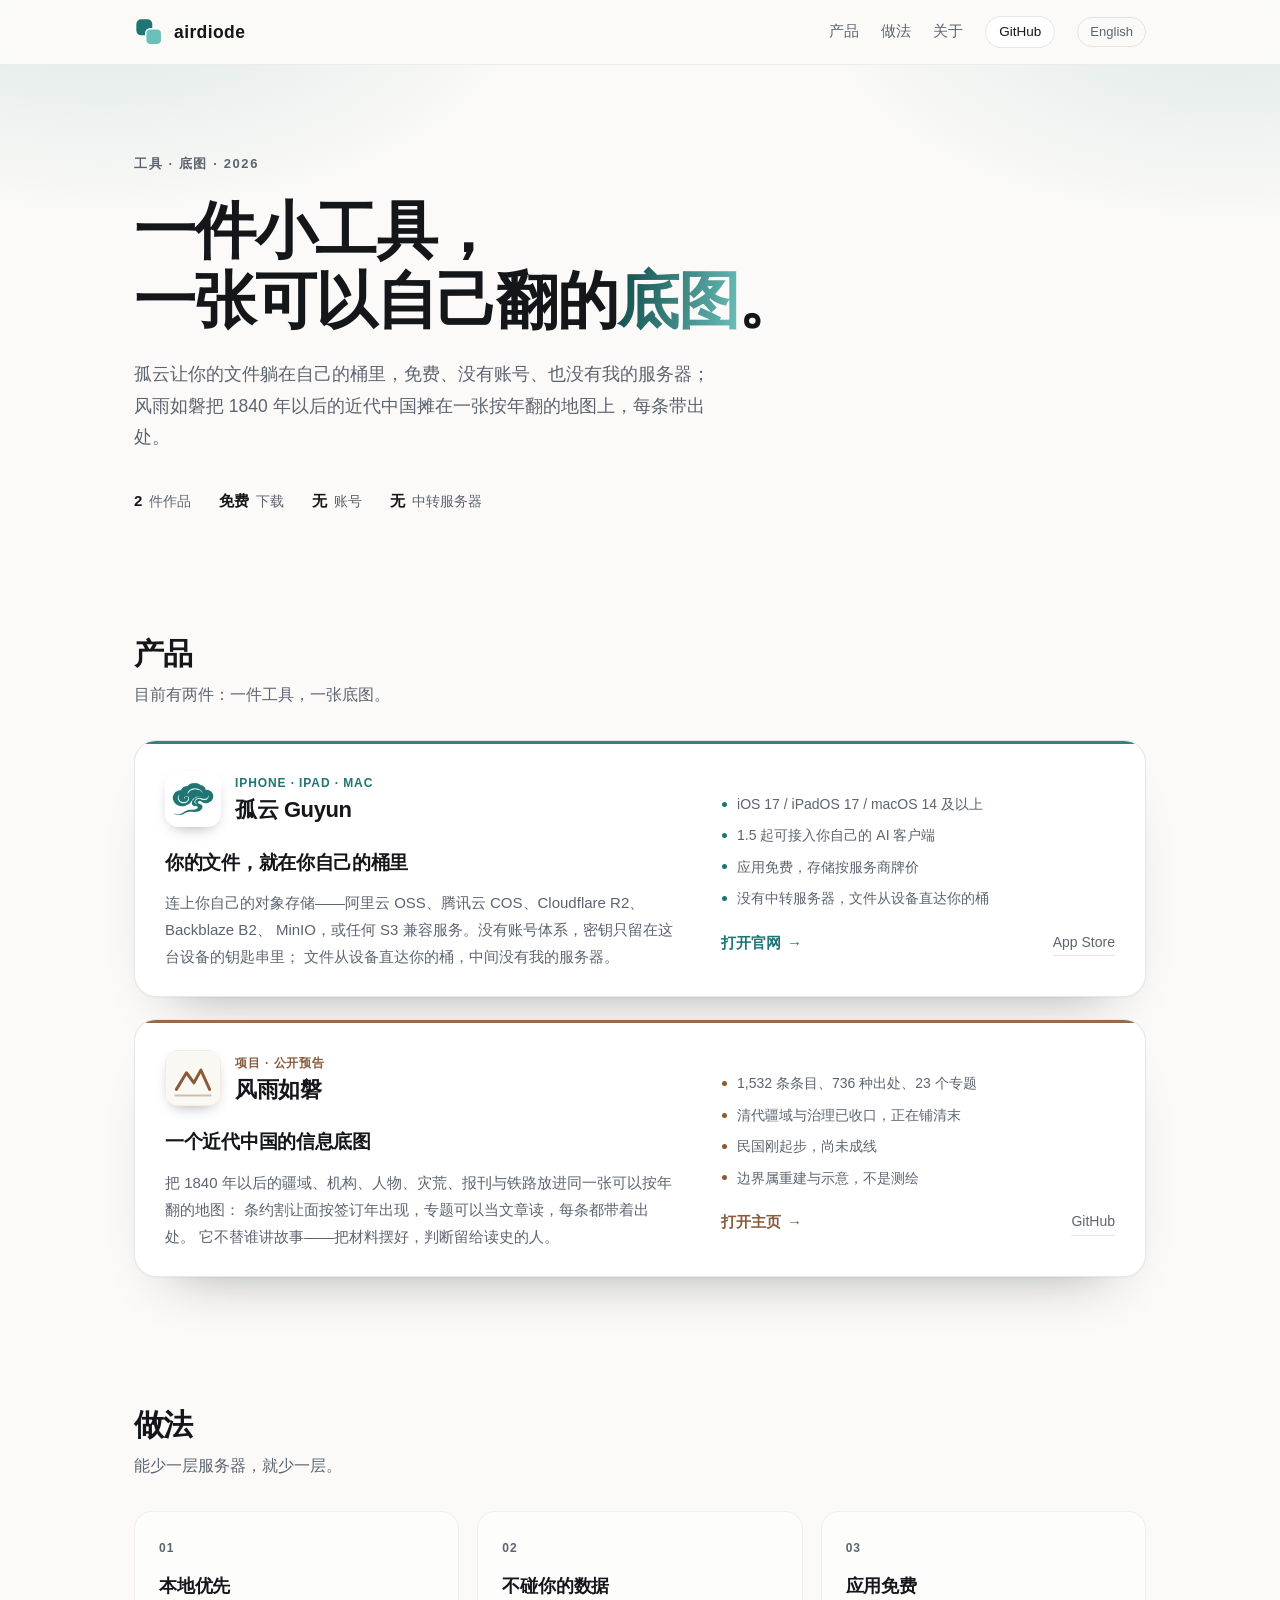
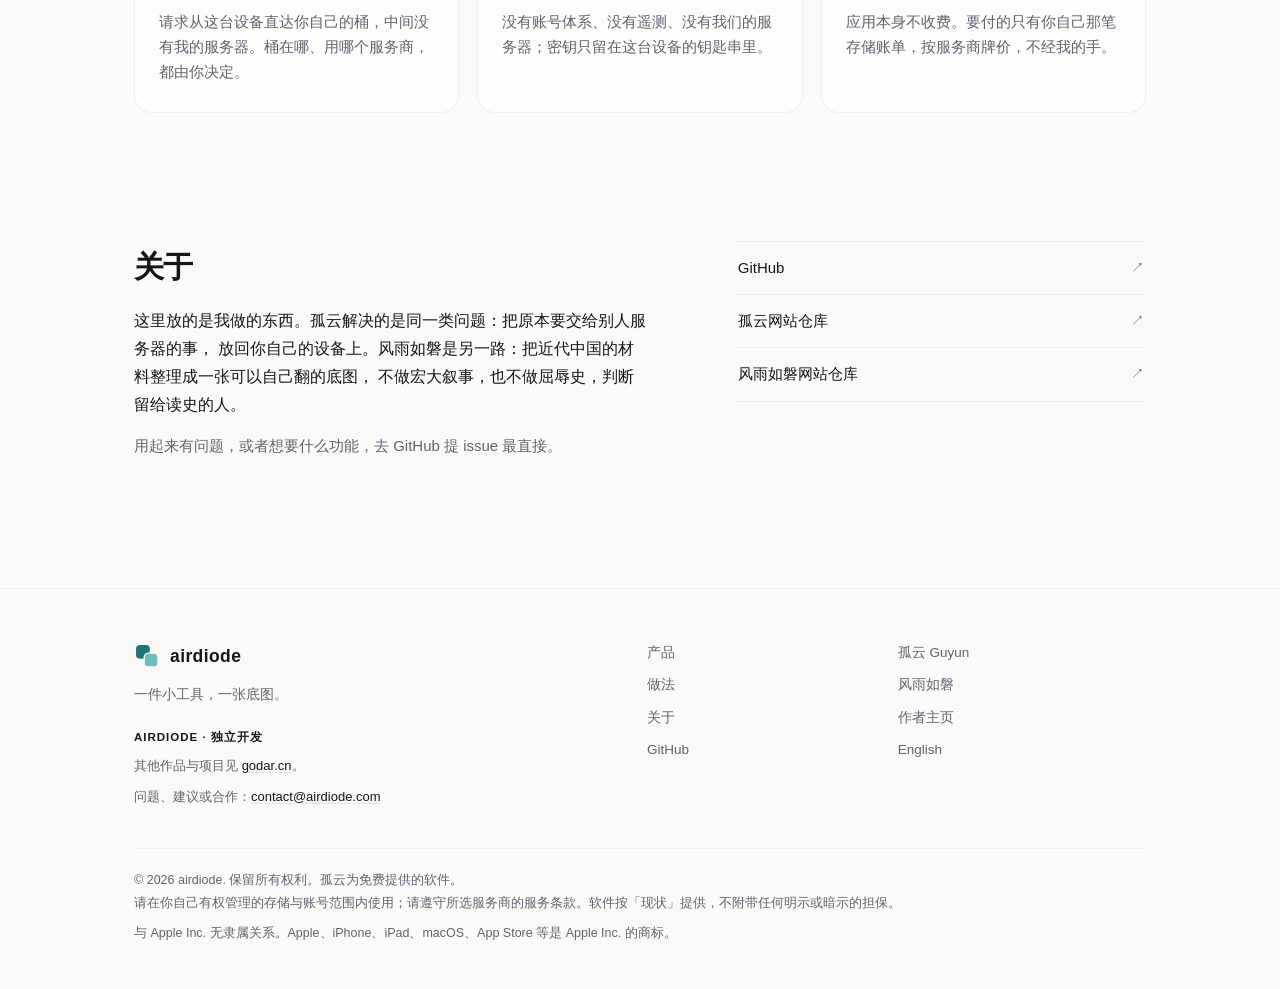
==== index.html @ 18c149af "copy: 风雨如磐标签页改为「一个近代中国的信息底图」" ====
<!DOCTYPE html>
<html lang="zh-CN">
<head>
<meta charset="utf-8">
<meta name="viewport" content="width=device-width, initial-scale=1">
<title>airdiode — 一件小工具，数据留在你手里</title>
<meta name="description" content="孤云 Guyun：把你的文件放回自己的对象存储。iPhone / iPad / Mac，应用免费，没有账号，也没有中转服务器。">
<meta name="theme-color" content="#fbfaf8" media="(prefers-color-scheme: light)">
<meta name="theme-color" content="#0f1113" media="(prefers-color-scheme: dark)">
<link rel="icon" type="image/svg+xml" href="assets/mark.svg">
<link rel="apple-touch-icon" href="assets/mark.svg">
<link rel="stylesheet" href="styles.css">
<meta property="og:type" content="website">
<meta property="og:site_name" content="airdiode">
<meta property="og:title" content="airdiode — 一件小工具，数据留在你手里">
<meta property="og:description" content="孤云 Guyun：把你的文件放回自己的对象存储。应用免费，没有账号，也没有中转服务器。">
<meta property="og:url" content="https://airdiode.github.io/">
<meta property="og:image" content="https://airdiode.github.io/assets/og.png">
<meta property="og:locale" content="zh_CN">
<meta property="og:locale:alternate" content="en_US">
<meta name="twitter:card" content="summary_large_image">
<meta name="twitter:image" content="https://airdiode.github.io/assets/og.png">
<link rel="alternate" hreflang="zh-Hans" href="https://airdiode.github.io/">
<link rel="alternate" hreflang="en" href="https://airdiode.github.io/en/">
<link rel="alternate" hreflang="x-default" href="https://airdiode.github.io/">
</head>
<body>

<a class="skip" href="#main">跳到主要内容</a>

<header class="site-header">
  <div class="wrap">
    <a class="brand" href="./">
      <img src="assets/mark.svg" alt="" width="30" height="30">
      <span>airdiode</span>
    </a>
    <nav>
      <a href="#products">产品</a>
      <a href="#how">做法</a>
      <a href="#about">关于</a>
      <a class="gh" href="https://github.com/airdiode">GitHub</a>
      <a class="lang" href="en/" hreflang="en" lang="en">English</a>
    </nav>
  </div>
</header>

<main id="main">

  <!-- ============ HERO ============ -->
  <section class="hero">
    <div class="wrap">
      <p class="eyebrow">工具 · 底图 · 2026</p>
      <h1>一件小工具，<br>一张可以自己翻的<em>底图</em>。</h1>
      <p class="lede">
        孤云让你的文件躺在自己的桶里，免费、没有账号、也没有我的服务器；
        风雨如磐把 1840 年以后的近代中国摊在一张按年翻的地图上，每条带出处。
      </p>
      <ul class="stats">
        <li><b>2</b> 件作品</li>
        <li><b>免费</b> 下载</li>
        <li><b>无</b> 账号</li>
        <li><b>无</b> 中转服务器</li>
      </ul>
    </div>
  </section>

  <!-- ============ PRODUCTS ============ -->
  <section id="products" class="section">
    <div class="wrap">
      <div class="section-head">
        <h2>产品</h2>
        <p>目前有两件：一件工具，一张底图。</p>
      </div>

      <div class="cards">

        <article class="card card-guyun card-wide">
          <div class="arch-main">
            <div class="card-top">
              <img class="app-icon" src="assets/guyun-icon.png" alt="孤云 Guyun 应用图标" width="56" height="56">
              <div>
                <p class="kicker">iPhone · iPad · Mac</p>
                <h3>孤云 Guyun</h3>
              </div>
            </div>
            <p class="tagline">你的文件，就在你自己的桶里</p>
            <p class="desc">
              连上你自己的对象存储——阿里云 OSS、腾讯云 COS、Cloudflare R2、Backblaze B2、
              MinIO，或任何 S3 兼容服务。没有账号体系，密钥只留在这台设备的钥匙串里；
              文件从设备直达你的桶，中间没有我的服务器。
            </p>
          </div>
          <div class="arch-side">
            <ul class="facts">
              <li>iOS 17 / iPadOS 17 / macOS 14 及以上</li>
              <li>1.5 起可接入你自己的 AI 客户端</li>
              <li>应用免费，存储按服务商牌价</li>
              <li>没有中转服务器，文件从设备直达你的桶</li>
            </ul>
            <div class="card-actions">
              <a class="go" href="https://airdiode.github.io/Guyun/">打开官网 <span aria-hidden="true">→</span></a>
              <a class="alt" href="https://apps.apple.com/cn/app/id6809848348">App Store</a>
            </div>
          </div>
        </article>

        <article class="card card-fengyu card-wide">
          <div class="arch-main">
            <div class="card-top">
              <img class="app-icon" src="assets/fengyu-mark.svg" alt="风雨如磐标记" width="56" height="56">
              <div>
                <p class="kicker">项目 · 公开预告</p>
                <h3>风雨如磐</h3>
              </div>
            </div>
            <p class="tagline">一个近代中国的信息底图</p>
            <p class="desc">
              把 1840 年以后的疆域、机构、人物、灾荒、报刊与铁路放进同一张可以按年翻的地图：
              条约割让面按签订年出现，专题可以当文章读，每条都带着出处。
              它不替谁讲故事——把材料摆好，判断留给读史的人。
            </p>
          </div>
          <div class="arch-side">
            <ul class="facts">
              <li>1,532 条条目、736 种出处、23 个专题</li>
              <li>清代疆域与治理已收口，正在铺清末</li>
              <li>民国刚起步，尚未成线</li>
              <li>边界属重建与示意，不是测绘</li>
            </ul>
            <div class="card-actions">
              <a class="go" href="https://airdiode.github.io/Fengyu/">打开主页 <span aria-hidden="true">→</span></a>
              <a class="alt" href="https://github.com/airdiode/Fengyu">GitHub</a>
            </div>
          </div>
        </article>

      </div>
    </div>
  </section>

  <!-- ============ HOW ============ -->
  <section id="how" class="section">
    <div class="wrap">
      <div class="section-head">
        <h2>做法</h2>
        <p>能少一层服务器，就少一层。</p>
      </div>

      <ol class="principles">
        <li>
          <span class="num">01</span>
          <h3>本地优先</h3>
          <p>请求从这台设备直达你自己的桶，中间没有我的服务器。桶在哪、用哪个服务商，都由你决定。</p>
        </li>
        <li>
          <span class="num">02</span>
          <h3>不碰你的数据</h3>
          <p>没有账号体系、没有遥测、没有我们的服务器；密钥只留在这台设备的钥匙串里。</p>
        </li>
        <li>
          <span class="num">03</span>
          <h3>应用免费</h3>
          <p>应用本身不收费。要付的只有你自己那笔存储账单，按服务商牌价，不经我的手。</p>
        </li>
      </ol>
    </div>
  </section>

  <!-- ============ ABOUT ============ -->
  <section id="about" class="section about">
    <div class="wrap about-grid">
      <div>
        <h2>关于</h2>
        <p>
          这里放的是我做的东西。孤云解决的是同一类问题：把原本要交给别人服务器的事，
          放回你自己的设备上。风雨如磐是另一路：把近代中国的材料整理成一张可以自己翻的底图，
          不做宏大叙事，也不做屈辱史，判断留给读史的人。
        </p>
        <p class="muted">
          用起来有问题，或者想要什么功能，去 GitHub 提 issue 最直接。
        </p>
      </div>
      <ul class="links">
        <li><a href="https://github.com/airdiode"><span>GitHub</span><span class="arrow" aria-hidden="true">↗</span></a></li>
        <li><a href="https://github.com/airdiode/Guyun"><span>孤云网站仓库</span><span class="arrow" aria-hidden="true">↗</span></a></li>
        <li><a href="https://github.com/airdiode/Fengyu"><span>风雨如磐网站仓库</span><span class="arrow" aria-hidden="true">↗</span></a></li>
      </ul>
    </div>
  </section>

</main>

<footer class="site-footer">
  <div class="wrap">
    <div class="footer-grid">
      <div class="foot-brand">
        <div class="brand">
          <img src="assets/mark.svg" alt="">
          <span>airdiode</span>
        </div>
        <p class="foot-tagline">一件小工具，一张底图。</p>

        <div class="foot-about">
          <p class="foot-about-lead">AIRDIODE · 独立开发</p>
          <p>其他作品与项目见 <a href="https://www.godar.cn" target="_blank" rel="noopener">godar.cn</a>。</p>
          <p>问题、建议或合作：<a href="mailto:contact@airdiode.com">contact@airdiode.com</a></p>
        </div>
      </div>

      <nav aria-label="本站">
        <a href="#products">产品</a>
        <a href="#how">做法</a>
        <a href="#about">关于</a>
        <a href="https://github.com/airdiode">GitHub</a>
      </nav>

      <nav aria-label="相关链接">
        <a href="https://airdiode.github.io/Guyun/">孤云 Guyun</a>
        <a href="https://airdiode.github.io/Fengyu/">风雨如磐</a>
        <a href="https://www.godar.cn" target="_blank" rel="noopener">作者主页</a>
        <a href="en/" hreflang="en" lang="en">English</a>
      </nav>
    </div>

    <p class="legal">
      © <span id="year">2026</span> airdiode. 保留所有权利。孤云为免费提供的软件。<br>
      请在你自己有权管理的存储与账号范围内使用；请遵守所选服务商的服务条款。软件按「现状」提供，不附带任何明示或暗示的担保。
    </p>
    <p class="legal trademark">与 Apple Inc. 无隶属关系。Apple、iPhone、iPad、macOS、App Store 等是 Apple Inc. 的商标。</p>
  </div>
</footer>

<script type="application/ld+json">
{
  "@context": "https://schema.org",
  "@type": "SoftwareApplication",
  "name": "孤云 Guyun",
  "applicationCategory": "UtilitiesApplication",
  "operatingSystem": "iOS, iPadOS, macOS",
  "description": "连接你自己 S3 兼容对象存储的文件管理器。",
  "url": "https://airdiode.github.io/Guyun/",
  "offers": {"@type": "Offer", "price": "0", "priceCurrency": "CNY"}
}
</script>

<script>
document.getElementById("year").textContent = new Date().getFullYear();
</script>

</body>
</html>
---- styles.css ----
/* airdiode · 总主页
   配色取自孤云的青绿 #1f7573：页面保持中性，品牌色只出现在卡片与强调处。 */

:root {
  --bg: #fbfaf8;
  --card: #ffffff;
  --ink: #14161a;
  --muted: #5d6470;
  --line: rgba(20, 22, 26, 0.10);
  --line-soft: rgba(20, 22, 26, 0.06);

  --guyun: #1f7573;
  --guyun-deep: #0d4a48;
  --guyun-light: #6bbfba;
  --guyun-soft: #eaf3f1;

  --radius: 22px;
  --wrap: 1060px;
  --shadow: 0 1px 2px rgba(20, 22, 26, 0.04), 0 30px 60px -40px rgba(20, 22, 26, 0.45);
  --shadow-lift: 0 2px 4px rgba(20, 22, 26, 0.05), 0 34px 64px -36px rgba(20, 22, 26, 0.5);

  --font: -apple-system, BlinkMacSystemFont, "SF Pro SC", "PingFang SC",
    "Hiragino Sans GB", "Microsoft YaHei", "Helvetica Neue", sans-serif;
}

@media (prefers-color-scheme: dark) {
  :root {
    --bg: #0f1113;
    --card: #16191c;
    --ink: #edf0f3;
    --muted: #9aa3ae;
    --line: rgba(255, 255, 255, 0.11);
    --line-soft: rgba(255, 255, 255, 0.06);

    --guyun: #58b8b2;
    --guyun-deep: #2a7f7a;
    --guyun-light: #9fe0dc;
    --guyun-soft: #142c2a;

    --shadow: 0 1px 2px rgba(0, 0, 0, 0.5), 0 30px 60px -40px rgba(0, 0, 0, 0.9);
    --shadow-lift: 0 2px 4px rgba(0, 0, 0, 0.55), 0 34px 64px -36px rgba(0, 0, 0, 0.95);
  }
}

* { box-sizing: border-box; }

html {
  scroll-behavior: smooth;
  scroll-padding-top: 84px;
}

body {
  margin: 0;
  background: var(--bg);
  color: var(--ink);
  font-family: var(--font);
  font-size: 16px;
  line-height: 1.75;
  -webkit-font-smoothing: antialiased;
  text-rendering: optimizeLegibility;
}

img { max-width: 100%; height: auto; }
a { color: inherit; text-decoration: none; }
p { margin: 0; }

code {
  font-family: ui-monospace, SFMono-Regular, "SF Mono", Menlo, monospace;
  font-size: 0.88em;
  background: var(--line-soft);
  padding: 0.1em 0.4em;
  border-radius: 5px;
  white-space: nowrap;
}

.wrap { max-width: var(--wrap); margin: 0 auto; padding: 0 24px; }

.skip {
  position: absolute; left: -9999px; top: 0; z-index: 100;
  background: var(--ink); color: var(--bg);
  padding: 10px 16px; border-radius: 0 0 10px 0;
}
.skip:focus { left: 0; }

:focus-visible {
  outline: 2px solid var(--guyun);
  outline-offset: 3px;
  border-radius: 8px;
}

/* ---------- header ---------- */

.site-header {
  position: sticky; top: 0; z-index: 60;
  background: var(--bg);
  background: color-mix(in srgb, var(--bg) 80%, transparent);
  backdrop-filter: saturate(180%) blur(16px);
  -webkit-backdrop-filter: saturate(180%) blur(16px);
  border-bottom: 1px solid var(--line-soft);
}

.site-header .wrap {
  display: flex; align-items: center; gap: 12px; height: 64px;
}

.brand {
  display: flex; align-items: center; gap: 10px;
  font-weight: 700; font-size: 17.5px; letter-spacing: 0.4px;
}
.brand img { width: 30px; height: 30px; display: block; }

.site-header nav {
  margin-left: auto;
  display: flex; align-items: center; gap: 22px;
  font-size: 14.5px; color: var(--muted);
}
.site-header nav a { transition: color 0.15s ease; }
.site-header nav a:hover { color: var(--ink); }
.site-header nav .gh {
  color: var(--ink);
  border: 1px solid var(--line);
  border-radius: 999px;
  padding: 3px 13px;
  font-size: 13.5px;
  background: var(--card);
}
.site-header nav .gh:hover { border-color: color-mix(in srgb, var(--ink) 30%, transparent); }
.site-header nav .lang {
  color: var(--muted);
  border: 1px solid var(--line);
  border-radius: 999px;
  padding: 3px 12px;
  font-size: 13px;
  background: transparent;
}
.site-header nav .lang:hover { color: var(--ink); }

/* ---------- hero ---------- */

.hero {
  padding: 88px 0 56px;
  background:
    radial-gradient(720px 380px at 8% -16%, color-mix(in srgb, var(--guyun) 14%, transparent), transparent 62%),
    radial-gradient(680px 360px at 96% -12%, color-mix(in srgb, var(--guyun) 13%, transparent), transparent 62%);
}

.eyebrow {
  margin: 0 0 20px;
  font-size: 13px;
  letter-spacing: 1.6px;
  text-transform: uppercase;
  color: var(--muted);
  font-weight: 600;
}

.hero h1 {
  margin: 0 0 22px;
  font-size: clamp(34px, 5.8vw, 62px);
  line-height: 1.14;
  letter-spacing: -1.6px;
  font-weight: 800;
}

.hero h1 em {
  font-style: normal;
  background: linear-gradient(100deg, var(--guyun-deep), var(--guyun-light));
  -webkit-background-clip: text;
  background-clip: text;
  color: transparent;
}

.hero .lede {
  max-width: 34em;
  font-size: 17.5px;
  color: var(--muted);
  line-height: 1.8;
}

.stats {
  list-style: none;
  display: flex; flex-wrap: wrap;
  gap: 10px 28px;
  margin: 34px 0 0;
  padding: 0;
  font-size: 14px;
  color: var(--muted);
}
.stats li { display: flex; align-items: baseline; gap: 7px; }
.stats b { color: var(--ink); font-size: 15px; font-weight: 700; }

/* ---------- sections ---------- */

.section { padding: 64px 0; }

.section-head { margin-bottom: 32px; }
.section-head h2 {
  margin: 0 0 8px;
  font-size: clamp(24px, 3vw, 30px);
  letter-spacing: -0.6px;
  line-height: 1.3;
}
.section-head p { color: var(--muted); font-size: 15.5px; }

/* ---------- product cards ---------- */

.cards {
  display: grid;
  grid-template-columns: repeat(2, minmax(0, 1fr));
  gap: 22px;
}

.card {
  position: relative;
  display: flex;
  flex-direction: column;
  padding: 30px 30px 26px;
  background: var(--card);
  border: 1px solid var(--line);
  border-radius: var(--radius);
  box-shadow: var(--shadow);
  overflow: hidden;
  transition: transform 0.18s ease, box-shadow 0.18s ease, border-color 0.18s ease;
}

.card::before {
  content: "";
  position: absolute; inset: 0 0 auto;
  height: 3px;
  background: var(--accent);
  opacity: 0.9;
}

.card:hover {
  transform: translateY(-3px);
  box-shadow: var(--shadow-lift);
  border-color: color-mix(in srgb, var(--accent) 40%, transparent);
}

.card-guyun { --accent: var(--guyun); --accent-soft: var(--guyun-soft); }
.card-fengyu { --accent: #8a5a3b; --accent-soft: #f3ece4; }
/* 只有一件产品时，卡片整行铺开：左边叙事、右边事实与入口 */
.card-wide {
  grid-column: 1 / -1;
  display: grid;
  grid-template-columns: minmax(0, 1.3fr) minmax(0, 1fr);
  gap: 22px 44px;
  align-items: start;
}
.card-wide .desc { max-width: 44em; }
.arch-side { display: flex; flex-direction: column; gap: 20px; }
.arch-side .card-actions { margin-top: 0; padding-top: 0; }

.card-top {
  display: flex; align-items: center; gap: 14px;
  margin-bottom: 22px;
}

.app-icon {
  width: 56px; height: 56px;
  border-radius: 14px;
  display: block;
  box-shadow: 0 6px 16px -8px rgba(0, 0, 0, 0.45);
  flex: none;
}

.kicker {
  margin: 0 0 2px;
  font-size: 12px;
  letter-spacing: 0.9px;
  text-transform: uppercase;
  color: var(--accent);
  font-weight: 700;
}

.card h3 {
  margin: 0;
  font-size: 22px;
  letter-spacing: -0.4px;
  line-height: 1.3;
}

.tagline {
  font-size: 19px;
  font-weight: 600;
  letter-spacing: -0.3px;
  line-height: 1.5;
  margin-bottom: 12px;
}

.desc {
  color: var(--muted);
  font-size: 15px;
  line-height: 1.8;
}

.facts {
  list-style: none;
  margin: 22px 0 0;
  padding: 0;
  display: grid;
  gap: 9px;
  font-size: 14px;
  color: var(--muted);
}

.facts li {
  position: relative;
  padding-left: 16px;
  line-height: 1.6;
}
.facts li::before {
  content: "";
  position: absolute; left: 1px; top: 0.62em;
  width: 5px; height: 5px;
  border-radius: 50%;
  background: var(--accent);
}

.card-actions {
  display: flex; align-items: center; gap: 16px;
  margin-top: auto;
  padding-top: 26px;
  font-size: 15px;
  font-weight: 600;
}

.go { color: var(--accent); display: inline-flex; align-items: center; gap: 6px; }
.go span { transition: transform 0.18s ease; }
.card:hover .go span { transform: translateX(4px); }

/* 让整张卡片可点，同时不嵌套 <a> */
.go::after { content: ""; position: absolute; inset: 0; }

.alt {
  position: relative; z-index: 1;
  margin-left: auto;
  font-size: 14px;
  font-weight: 500;
  color: var(--muted);
  border-bottom: 1px solid var(--line);
  padding-bottom: 1px;
}
.alt:hover { color: var(--ink); border-color: color-mix(in srgb, var(--ink) 40%, transparent); }

/* ---------- principles ---------- */

.principles {
  list-style: none;
  margin: 0; padding: 0;
  display: grid;
  grid-template-columns: repeat(auto-fit, minmax(260px, 1fr));
  gap: 18px;
  counter-reset: p;
}

.principles li {
  position: relative;
  padding: 26px 24px;
  border: 1px solid var(--line-soft);
  border-radius: 18px;
  background: var(--card);
  background: color-mix(in srgb, var(--card) 60%, transparent);
}

.num {
  display: block;
  font-size: 12px;
  font-weight: 700;
  letter-spacing: 1px;
  color: var(--muted);
  margin-bottom: 12px;
  font-variant-numeric: tabular-nums;
}

.principles h3 {
  margin: 0 0 8px;
  font-size: 17.5px;
  letter-spacing: -0.2px;
}

.principles p {
  font-size: 14.5px;
  color: var(--muted);
  line-height: 1.75;
}

/* ---------- about ---------- */

.about-grid {
  display: grid;
  grid-template-columns: 1.35fr 1fr;
  gap: 48px;
  align-items: start;
}

.about h2 {
  margin: 0 0 14px;
  font-size: clamp(24px, 3vw, 30px);
  letter-spacing: -0.6px;
}

.about p { font-size: 16px; max-width: 32em; }
.about p + p { margin-top: 14px; }
.about .muted { color: var(--muted); font-size: 15px; }

.links {
  list-style: none;
  margin: 0; padding: 0;
  border-top: 1px solid var(--line-soft);
}

.links a {
  display: flex; align-items: center; gap: 16px;
  padding: 13px 2px;
  border-bottom: 1px solid var(--line-soft);
  font-size: 15px;
  transition: color 0.15s ease, padding 0.15s ease;
}
.links a:hover { color: var(--guyun); padding-left: 6px; }

.arrow { margin-left: auto; color: var(--muted); font-size: 13px; }

/* ---------- footer ---------- */

.site-footer {
  margin-top: 64px;
  padding: 52px 0 44px;
  border-top: 1px solid var(--line-soft);
  font-size: 13.5px;
  color: var(--muted);
}

.footer-grid {
  display: grid;
  grid-template-columns: minmax(0, 1.7fr) minmax(0, 0.75fr) minmax(0, 0.9fr);
  gap: 32px 44px;
}

.foot-brand .brand { margin-bottom: 12px; color: var(--ink); }
.foot-brand .brand img { width: 26px; height: 26px; }
.foot-tagline { margin-bottom: 20px; }

.foot-about {
  display: grid;
  gap: 8px;
  max-width: 32em;
  font-size: 13px;
  line-height: 1.75;
  color: var(--muted);
}
.foot-about-lead {
  color: var(--ink);
  font-weight: 700;
  font-size: 11.5px;
  letter-spacing: 1px;
}
.foot-about a,
.legal a {
  color: var(--ink);
  text-decoration: underline;
  text-underline-offset: 2px;
  text-decoration-color: var(--line);
}
.foot-about a:hover,
.legal a:hover { text-decoration-color: currentColor; }

.site-footer nav {
  display: flex;
  flex-direction: column;
  gap: 9px;
  font-size: 13.5px;
}
.site-footer nav a { color: var(--muted); width: fit-content; transition: color 0.15s ease; }
.site-footer nav a:hover { color: var(--ink); }

.legal {
  margin: 40px 0 0;
  padding-top: 20px;
  border-top: 1px solid var(--line-soft);
  font-size: 12.5px;
  line-height: 1.8;
  color: var(--muted);
}
.legal + .legal { margin-top: 8px; padding-top: 0; border-top: 0; }

/* ---------- narrow ---------- */

@media (max-width: 760px) {
  .hero { padding: 64px 0 48px; }
  .section { padding: 48px 0; }
  .about-grid { grid-template-columns: 1fr; gap: 28px; }
  .cards { grid-template-columns: 1fr; }
  .footer-grid { grid-template-columns: 1fr; gap: 28px; }
  .card-wide { grid-template-columns: 1fr; gap: 18px; }
  .site-footer nav { flex-direction: row; flex-wrap: wrap; gap: 8px 18px; }
  .site-footer { margin-top: 48px; padding-top: 40px; }
  .site-header nav { gap: 16px; }
  .site-header nav a:not(.gh):not(.lang) { display: none; }
  .stats {
    display: grid;
    grid-template-columns: 1fr 1fr;
    gap: 8px 16px;
    margin-top: 28px;
  }
  .card { padding: 26px 22px 22px; }
  .tagline { font-size: 18px; }
}

@media (prefers-reduced-motion: reduce) {
  html { scroll-behavior: auto; }
  .card, .go span, .links a { transition: none; }
  .card:hover { transform: none; }
}

@media (prefers-contrast: more) {
  :root { --line: rgba(20, 22, 26, 0.3); --muted: #454b55; }
}
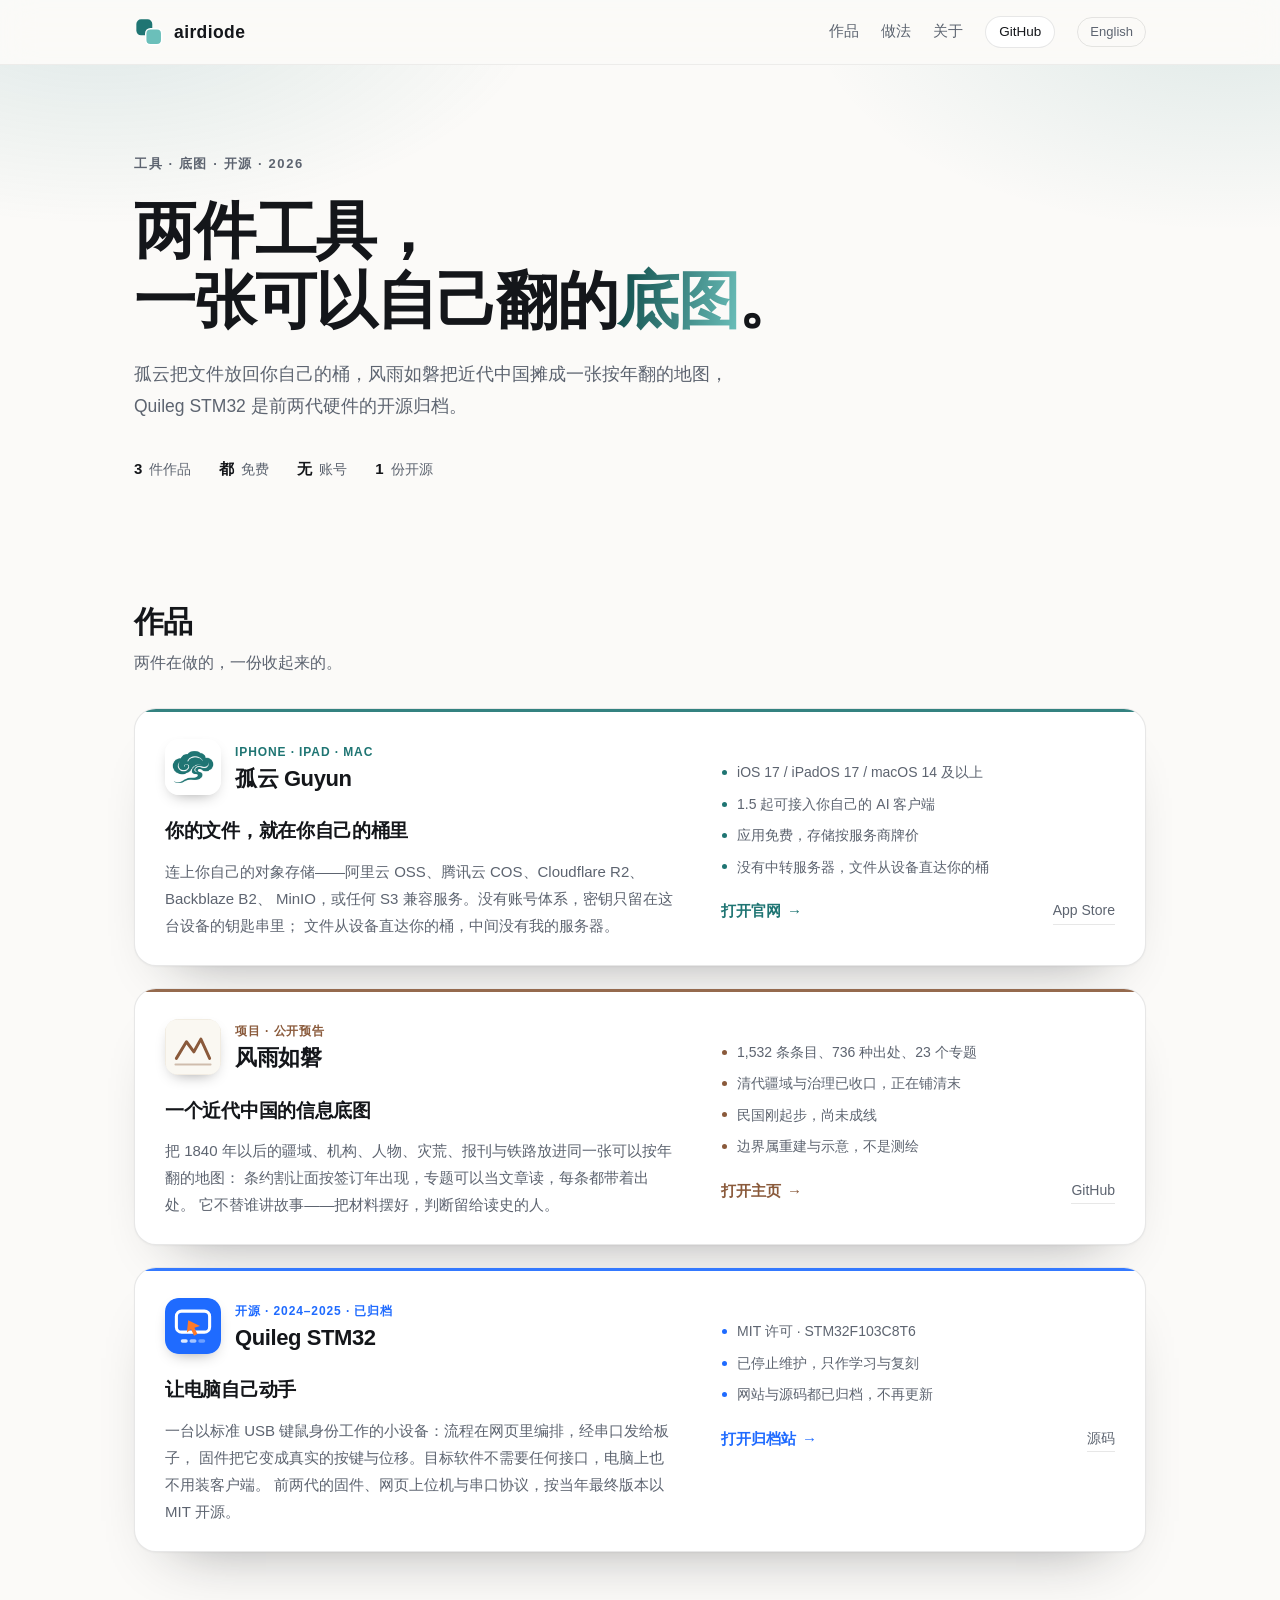
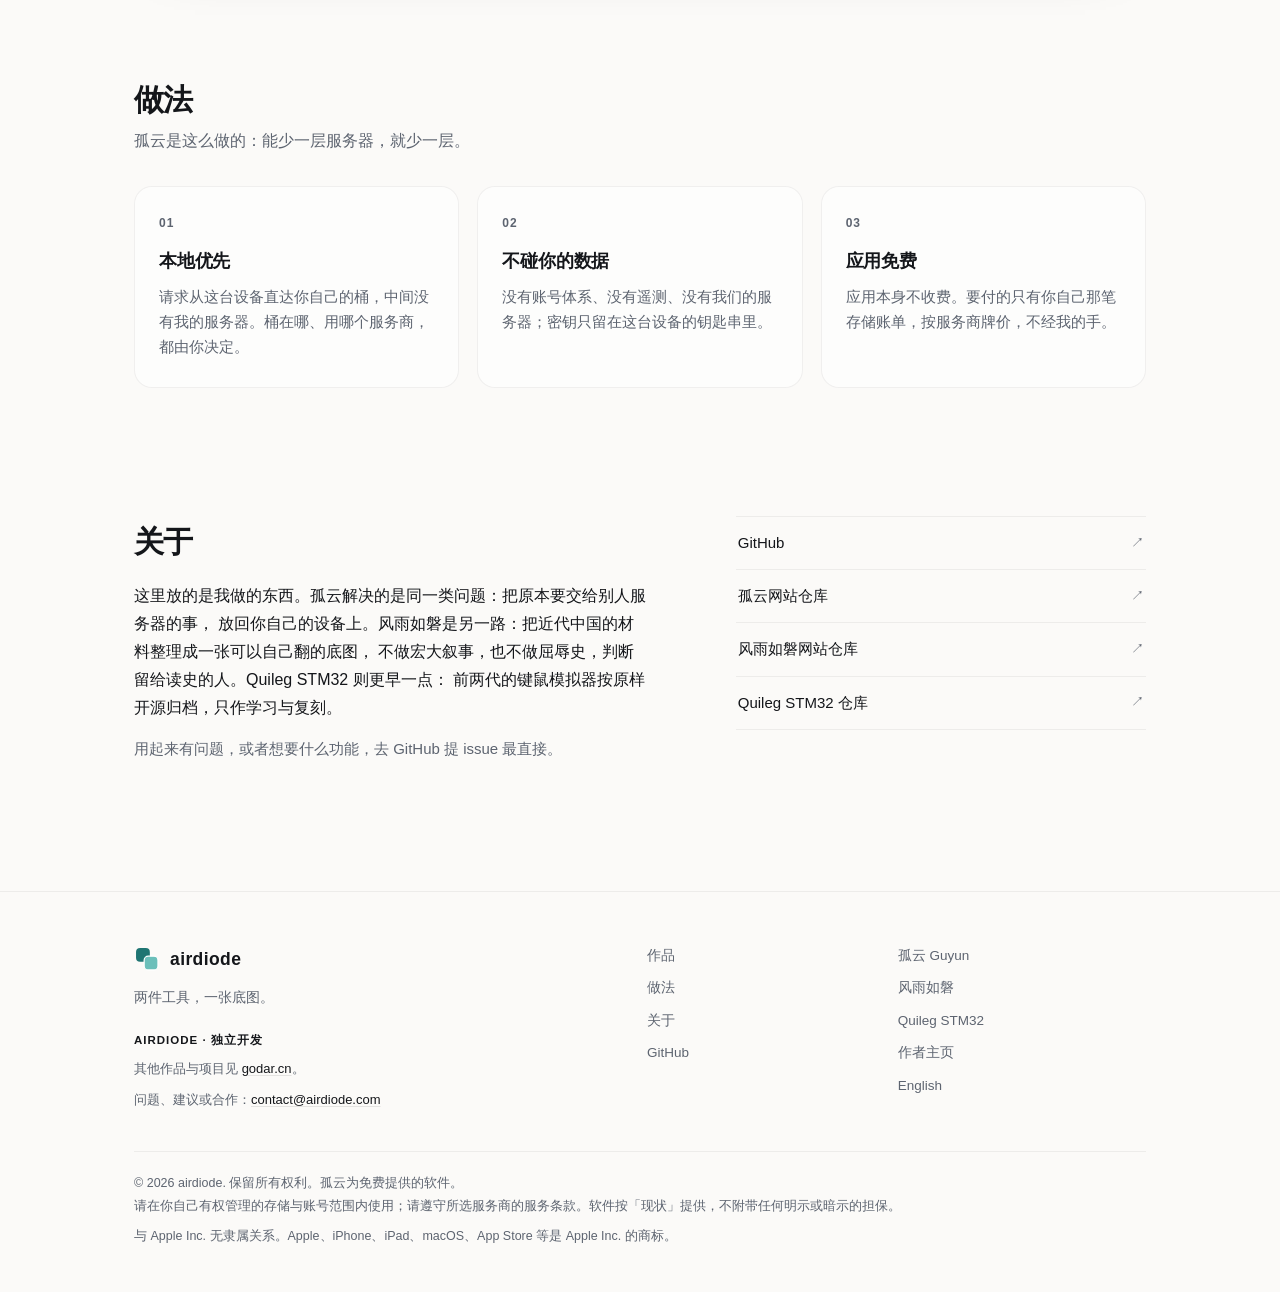
==== commit 39fdd522: "home: 加入第三件作品 Quileg STM32，首屏与文案改为三件 - 首屏：两件工具 + 一张底图；统计改为 3 件作品 / 1 份开源 - 项目区：「产品」改为「作品」，新增 Quileg " ====
--- a/index.html
+++ b/index.html
@@ -35,7 +35,7 @@
       <span>airdiode</span>
     </a>
     <nav>
-      <a href="#products">产品</a>
+      <a href="#products">作品</a>
       <a href="#how">做法</a>
       <a href="#about">关于</a>
       <a class="gh" href="https://github.com/airdiode">GitHub</a>
@@ -49,17 +49,17 @@
   <!-- ============ HERO ============ -->
   <section class="hero">
     <div class="wrap">
-      <p class="eyebrow">工具 · 底图 · 2026</p>
-      <h1>一件小工具，<br>一张可以自己翻的<em>底图</em>。</h1>
+      <p class="eyebrow">工具 · 底图 · 开源 · 2026</p>
+      <h1>两件工具，<br>一张可以自己翻的<em>底图</em>。</h1>
       <p class="lede">
-        孤云让你的文件躺在自己的桶里，免费、没有账号、也没有我的服务器；
-        风雨如磐把 1840 年以后的近代中国摊在一张按年翻的地图上，每条带出处。
+        孤云把文件放回你自己的桶，风雨如磐把近代中国摊成一张按年翻的地图，
+        Quileg STM32 是前两代硬件的开源归档。
       </p>
       <ul class="stats">
-        <li><b>2</b> 件作品</li>
-        <li><b>免费</b> 下载</li>
+        <li><b>3</b> 件作品</li>
+        <li><b>都</b> 免费</li>
         <li><b>无</b> 账号</li>
-        <li><b>无</b> 中转服务器</li>
+        <li><b>1</b> 份开源</li>
       </ul>
     </div>
   </section>
@@ -68,8 +68,8 @@
   <section id="products" class="section">
     <div class="wrap">
       <div class="section-head">
-        <h2>产品</h2>
-        <p>目前有两件：一件工具，一张底图。</p>
+        <h2>作品</h2>
+        <p>两件在做的，一份收起来的。</p>
       </div>
 
       <div class="cards">
@@ -134,6 +134,35 @@
           </div>
         </article>
 
+        <article class="card card-stm32 card-wide">
+          <div class="arch-main">
+            <div class="card-top">
+              <img class="app-icon" src="assets/quileg-stm32.svg" alt="Quileg STM32 图标" width="56" height="56">
+              <div>
+                <p class="kicker">开源 · 2024–2025 · 已归档</p>
+                <h3>Quileg STM32</h3>
+              </div>
+            </div>
+            <p class="tagline">让电脑自己动手</p>
+            <p class="desc">
+              一台以标准 USB 键鼠身份工作的小设备：流程在网页里编排，经串口发给板子，
+              固件把它变成真实的按键与位移。目标软件不需要任何接口，电脑上也不用装客户端。
+              前两代的固件、网页上位机与串口协议，按当年最终版本以 MIT 开源。
+            </p>
+          </div>
+          <div class="arch-side">
+            <ul class="facts">
+              <li>MIT 许可 · STM32F103C8T6</li>
+              <li>已停止维护，只作学习与复刻</li>
+              <li>网站与源码都已归档，不再更新</li>
+            </ul>
+            <div class="card-actions">
+              <a class="go" href="https://airdiode.github.io/Quileg-STM32/">打开归档站 <span aria-hidden="true">→</span></a>
+              <a class="alt" href="https://github.com/airdiode/Quileg-STM32">源码</a>
+            </div>
+          </div>
+        </article>
+
       </div>
     </div>
   </section>
@@ -143,7 +172,7 @@
     <div class="wrap">
       <div class="section-head">
         <h2>做法</h2>
-        <p>能少一层服务器，就少一层。</p>
+        <p>孤云是这么做的：能少一层服务器，就少一层。</p>
       </div>
 
       <ol class="principles">
@@ -174,7 +203,8 @@
         <p>
           这里放的是我做的东西。孤云解决的是同一类问题：把原本要交给别人服务器的事，
           放回你自己的设备上。风雨如磐是另一路：把近代中国的材料整理成一张可以自己翻的底图，
-          不做宏大叙事，也不做屈辱史，判断留给读史的人。
+          不做宏大叙事，也不做屈辱史，判断留给读史的人。Quileg STM32 则更早一点：
+          前两代的键鼠模拟器按原样开源归档，只作学习与复刻。
         </p>
         <p class="muted">
           用起来有问题，或者想要什么功能，去 GitHub 提 issue 最直接。
@@ -184,6 +214,7 @@
         <li><a href="https://github.com/airdiode"><span>GitHub</span><span class="arrow" aria-hidden="true">↗</span></a></li>
         <li><a href="https://github.com/airdiode/Guyun"><span>孤云网站仓库</span><span class="arrow" aria-hidden="true">↗</span></a></li>
         <li><a href="https://github.com/airdiode/Fengyu"><span>风雨如磐网站仓库</span><span class="arrow" aria-hidden="true">↗</span></a></li>
+        <li><a href="https://github.com/airdiode/Quileg-STM32"><span>Quileg STM32 仓库</span><span class="arrow" aria-hidden="true">↗</span></a></li>
       </ul>
     </div>
   </section>
@@ -198,7 +229,7 @@
           <img src="assets/mark.svg" alt="">
           <span>airdiode</span>
         </div>
-        <p class="foot-tagline">一件小工具，一张底图。</p>
+        <p class="foot-tagline">两件工具，一张底图。</p>
 
         <div class="foot-about">
           <p class="foot-about-lead">AIRDIODE · 独立开发</p>
@@ -208,7 +239,7 @@
       </div>
 
       <nav aria-label="本站">
-        <a href="#products">产品</a>
+        <a href="#products">作品</a>
         <a href="#how">做法</a>
         <a href="#about">关于</a>
         <a href="https://github.com/airdiode">GitHub</a>
@@ -217,6 +248,7 @@
       <nav aria-label="相关链接">
         <a href="https://airdiode.github.io/Guyun/">孤云 Guyun</a>
         <a href="https://airdiode.github.io/Fengyu/">风雨如磐</a>
+        <a href="https://airdiode.github.io/Quileg-STM32/">Quileg STM32</a>
         <a href="https://www.godar.cn" target="_blank" rel="noopener">作者主页</a>
         <a href="en/" hreflang="en" lang="en">English</a>
       </nav>
@@ -233,13 +265,31 @@
 <script type="application/ld+json">
 {
   "@context": "https://schema.org",
-  "@type": "SoftwareApplication",
-  "name": "孤云 Guyun",
-  "applicationCategory": "UtilitiesApplication",
-  "operatingSystem": "iOS, iPadOS, macOS",
-  "description": "连接你自己 S3 兼容对象存储的文件管理器。",
-  "url": "https://airdiode.github.io/Guyun/",
-  "offers": {"@type": "Offer", "price": "0", "priceCurrency": "CNY"}
+  "@graph": [
+    {
+      "@type": "SoftwareApplication",
+      "name": "孤云 Guyun",
+      "applicationCategory": "UtilitiesApplication",
+      "operatingSystem": "iOS, iPadOS, macOS",
+      "description": "连接你自己 S3 兼容对象存储的文件管理器。",
+      "url": "https://airdiode.github.io/Guyun/",
+      "offers": {"@type": "Offer", "price": "0", "priceCurrency": "CNY"}
+    },
+    {
+      "@type": "WebSite",
+      "name": "风雨如磐",
+      "description": "近代中国（1840–1949）的信息底图，公开预告，地图与检索尚未开放。",
+      "url": "https://airdiode.github.io/Fengyu/"
+    },
+    {
+      "@type": "SoftwareSourceCode",
+      "name": "Quileg STM32",
+      "description": "前两代 Quileg 键鼠模拟器的固件、网页上位机与串口协议，以 MIT 开源归档。",
+      "codeRepository": "https://github.com/airdiode/Quileg-STM32",
+      "license": "https://opensource.org/licenses/MIT",
+      "programmingLanguage": "C"
+    }
+  ]
 }
 </script>
 
--- a/styles.css
+++ b/styles.css
@@ -238,6 +238,7 @@
 
 .card-guyun { --accent: var(--guyun); --accent-soft: var(--guyun-soft); }
 .card-fengyu { --accent: #8a5a3b; --accent-soft: #f3ece4; }
+.card-stm32 { --accent: #1f6bff; --accent-soft: #eef4ff; }
 /* 只有一件产品时，卡片整行铺开：左边叙事、右边事实与入口 */
 .card-wide {
   grid-column: 1 / -1;
@@ -506,6 +507,11 @@
   .tagline { font-size: 18px; }
 }
 
+@media (prefers-color-scheme: dark) {
+  .card-fengyu { --accent: #c99a72; --accent-soft: #2a2018; }
+  .card-stm32 { --accent: #7ea6ff; --accent-soft: #16203a; }
+}
+
 @media (prefers-reduced-motion: reduce) {
   html { scroll-behavior: auto; }
   .card, .go span, .links a { transition: none; }
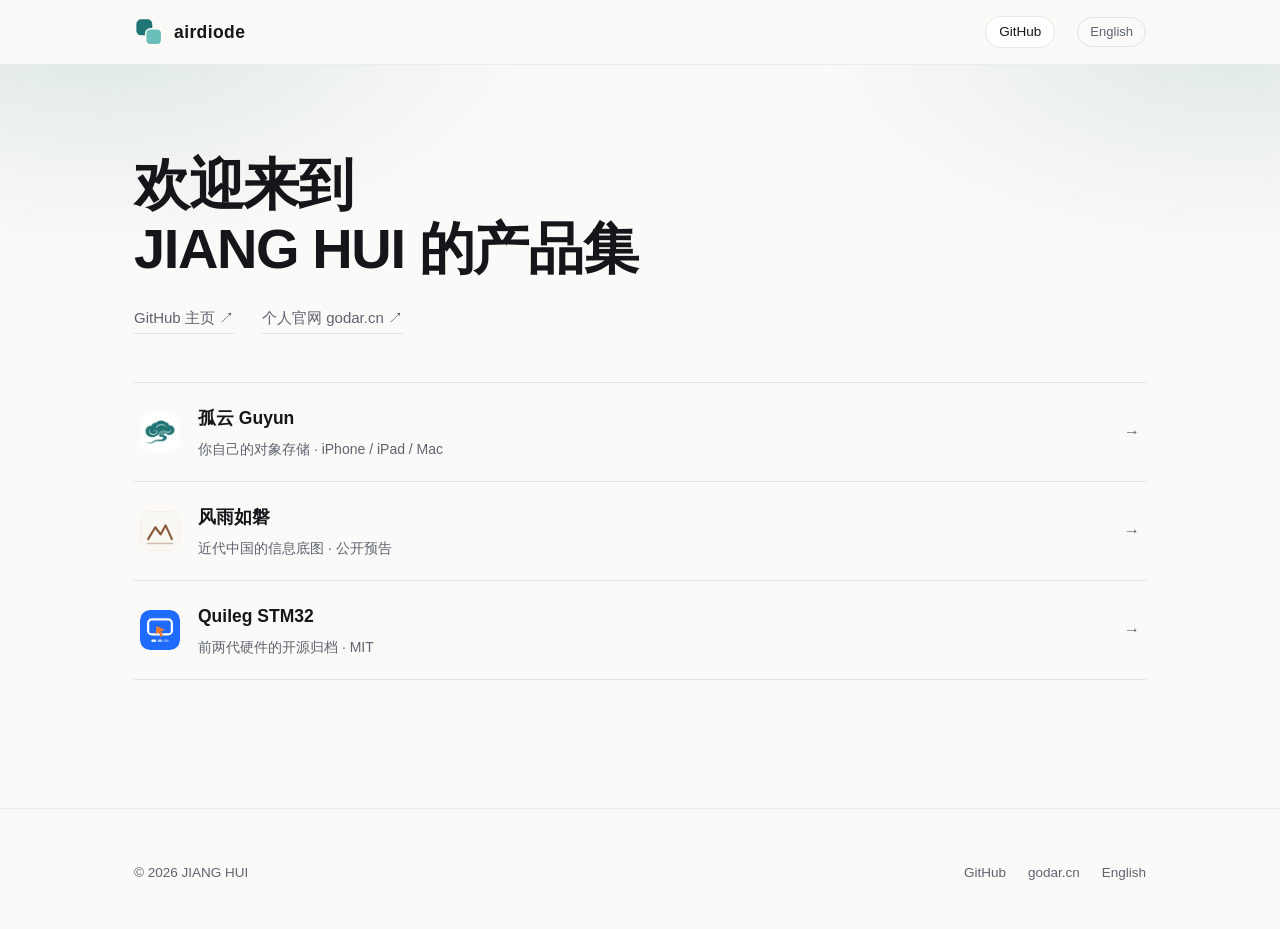
==== commit 5a49a4d6: "home: 首页改成纯产品清单 - 题头改为「欢迎来到 JIANG HUI 的产品集」，下面放 GitHub 与 godar.cn 两个入口 - 移除「做法」「关于」两节，产品改成三行清单（图标 + " ====
--- a/index.html
+++ b/index.html
@@ -3,17 +3,17 @@
 <head>
 <meta charset="utf-8">
 <meta name="viewport" content="width=device-width, initial-scale=1">
-<title>airdiode — 一件小工具，数据留在你手里</title>
-<meta name="description" content="孤云 Guyun：把你的文件放回自己的对象存储。iPhone / iPad / Mac，应用免费，没有账号，也没有中转服务器。">
+<title>JIANG HUI 的产品集</title>
+<meta name="description" content="JIANG HUI 的产品集：孤云 Guyun、风雨如磐、Quileg STM32。">
 <meta name="theme-color" content="#fbfaf8" media="(prefers-color-scheme: light)">
 <meta name="theme-color" content="#0f1113" media="(prefers-color-scheme: dark)">
 <link rel="icon" type="image/svg+xml" href="assets/mark.svg">
 <link rel="apple-touch-icon" href="assets/mark.svg">
 <link rel="stylesheet" href="styles.css">
 <meta property="og:type" content="website">
-<meta property="og:site_name" content="airdiode">
-<meta property="og:title" content="airdiode — 一件小工具，数据留在你手里">
-<meta property="og:description" content="孤云 Guyun：把你的文件放回自己的对象存储。应用免费，没有账号，也没有中转服务器。">
+<meta property="og:site_name" content="JIANG HUI">
+<meta property="og:title" content="JIANG HUI 的产品集">
+<meta property="og:description" content="孤云 Guyun、风雨如磐、Quileg STM32。">
 <meta property="og:url" content="https://airdiode.github.io/">
 <meta property="og:image" content="https://airdiode.github.io/assets/og.png">
 <meta property="og:locale" content="zh_CN">
@@ -35,9 +35,6 @@
       <span>airdiode</span>
     </a>
     <nav>
-      <a href="#products">作品</a>
-      <a href="#how">做法</a>
-      <a href="#about">关于</a>
       <a class="gh" href="https://github.com/airdiode">GitHub</a>
       <a class="lang" href="en/" hreflang="en" lang="en">English</a>
     </nav>
@@ -46,175 +43,53 @@
 
 <main id="main">
 
-  <!-- ============ HERO ============ -->
-  <section class="hero">
+  <section class="hero hero-simple">
     <div class="wrap">
-      <p class="eyebrow">工具 · 底图 · 开源 · 2026</p>
-      <h1>两件工具，<br>一张可以自己翻的<em>底图</em>。</h1>
-      <p class="lede">
-        孤云把文件放回你自己的桶，风雨如磐把近代中国摊成一张按年翻的地图，
-        Quileg STM32 是前两代硬件的开源归档。
+      <h1>欢迎来到<br>JIANG HUI 的产品集</h1>
+      <p class="intro-links">
+        <a href="https://github.com/airdiode">GitHub 主页 <span aria-hidden="true">↗</span></a>
+        <a href="https://www.godar.cn/">个人官网 godar.cn <span aria-hidden="true">↗</span></a>
       </p>
-      <ul class="stats">
-        <li><b>3</b> 件作品</li>
-        <li><b>都</b> 免费</li>
-        <li><b>无</b> 账号</li>
-        <li><b>1</b> 份开源</li>
-      </ul>
     </div>
   </section>
 
-  <!-- ============ PRODUCTS ============ -->
   <section id="products" class="section">
     <div class="wrap">
-      <div class="section-head">
-        <h2>作品</h2>
-        <p>两件在做的，一份收起来的。</p>
-      </div>
+      <ul class="product-list">
 
-      <div class="cards">
+        <li>
+          <a href="https://airdiode.github.io/Guyun/">
+            <img src="assets/guyun-icon.png" alt="" width="40" height="40">
+            <span class="pl-text">
+              <span class="pl-name">孤云 Guyun</span>
+              <span class="pl-desc">你自己的对象存储 · iPhone / iPad / Mac</span>
+            </span>
+            <span class="pl-go" aria-hidden="true">→</span>
+          </a>
+        </li>
 
-        <article class="card card-guyun card-wide">
-          <div class="arch-main">
-            <div class="card-top">
-              <img class="app-icon" src="assets/guyun-icon.png" alt="孤云 Guyun 应用图标" width="56" height="56">
-              <div>
-                <p class="kicker">iPhone · iPad · Mac</p>
-                <h3>孤云 Guyun</h3>
-              </div>
-            </div>
-            <p class="tagline">你的文件，就在你自己的桶里</p>
-            <p class="desc">
-              连上你自己的对象存储——阿里云 OSS、腾讯云 COS、Cloudflare R2、Backblaze B2、
-              MinIO，或任何 S3 兼容服务。没有账号体系，密钥只留在这台设备的钥匙串里；
-              文件从设备直达你的桶，中间没有我的服务器。
-            </p>
-          </div>
-          <div class="arch-side">
-            <ul class="facts">
-              <li>iOS 17 / iPadOS 17 / macOS 14 及以上</li>
-              <li>1.5 起可接入你自己的 AI 客户端</li>
-              <li>应用免费，存储按服务商牌价</li>
-              <li>没有中转服务器，文件从设备直达你的桶</li>
-            </ul>
-            <div class="card-actions">
-              <a class="go" href="https://airdiode.github.io/Guyun/">打开官网 <span aria-hidden="true">→</span></a>
-              <a class="alt" href="https://apps.apple.com/cn/app/id6809848348">App Store</a>
-            </div>
-          </div>
-        </article>
+        <li>
+          <a href="https://airdiode.github.io/Fengyu/">
+            <img src="assets/fengyu-mark.svg" alt="" width="40" height="40">
+            <span class="pl-text">
+              <span class="pl-name">风雨如磐</span>
+              <span class="pl-desc">近代中国的信息底图 · 公开预告</span>
+            </span>
+            <span class="pl-go" aria-hidden="true">→</span>
+          </a>
+        </li>
 
-        <article class="card card-fengyu card-wide">
-          <div class="arch-main">
-            <div class="card-top">
-              <img class="app-icon" src="assets/fengyu-mark.svg" alt="风雨如磐标记" width="56" height="56">
-              <div>
-                <p class="kicker">项目 · 公开预告</p>
-                <h3>风雨如磐</h3>
-              </div>
-            </div>
-            <p class="tagline">一个近代中国的信息底图</p>
-            <p class="desc">
-              把 1840 年以后的疆域、机构、人物、灾荒、报刊与铁路放进同一张可以按年翻的地图：
-              条约割让面按签订年出现，专题可以当文章读，每条都带着出处。
-              它不替谁讲故事——把材料摆好，判断留给读史的人。
-            </p>
-          </div>
-          <div class="arch-side">
-            <ul class="facts">
-              <li>1,532 条条目、736 种出处、23 个专题</li>
-              <li>清代疆域与治理已收口，正在铺清末</li>
-              <li>民国刚起步，尚未成线</li>
-              <li>边界属重建与示意，不是测绘</li>
-            </ul>
-            <div class="card-actions">
-              <a class="go" href="https://airdiode.github.io/Fengyu/">打开主页 <span aria-hidden="true">→</span></a>
-              <a class="alt" href="https://github.com/airdiode/Fengyu">GitHub</a>
-            </div>
-          </div>
-        </article>
+        <li>
+          <a href="https://airdiode.github.io/Quileg-STM32/">
+            <img src="assets/quileg-stm32.svg" alt="" width="40" height="40">
+            <span class="pl-text">
+              <span class="pl-name">Quileg STM32</span>
+              <span class="pl-desc">前两代硬件的开源归档 · MIT</span>
+            </span>
+            <span class="pl-go" aria-hidden="true">→</span>
+          </a>
+        </li>
 
-        <article class="card card-stm32 card-wide">
-          <div class="arch-main">
-            <div class="card-top">
-              <img class="app-icon" src="assets/quileg-stm32.svg" alt="Quileg STM32 图标" width="56" height="56">
-              <div>
-                <p class="kicker">开源 · 2024–2025 · 已归档</p>
-                <h3>Quileg STM32</h3>
-              </div>
-            </div>
-            <p class="tagline">让电脑自己动手</p>
-            <p class="desc">
-              一台以标准 USB 键鼠身份工作的小设备：流程在网页里编排，经串口发给板子，
-              固件把它变成真实的按键与位移。目标软件不需要任何接口，电脑上也不用装客户端。
-              前两代的固件、网页上位机与串口协议，按当年最终版本以 MIT 开源。
-            </p>
-          </div>
-          <div class="arch-side">
-            <ul class="facts">
-              <li>MIT 许可 · STM32F103C8T6</li>
-              <li>已停止维护，只作学习与复刻</li>
-              <li>网站与源码都已归档，不再更新</li>
-            </ul>
-            <div class="card-actions">
-              <a class="go" href="https://airdiode.github.io/Quileg-STM32/">打开归档站 <span aria-hidden="true">→</span></a>
-              <a class="alt" href="https://github.com/airdiode/Quileg-STM32">源码</a>
-            </div>
-          </div>
-        </article>
-
-      </div>
-    </div>
-  </section>
-
-  <!-- ============ HOW ============ -->
-  <section id="how" class="section">
-    <div class="wrap">
-      <div class="section-head">
-        <h2>做法</h2>
-        <p>孤云是这么做的：能少一层服务器，就少一层。</p>
-      </div>
-
-      <ol class="principles">
-        <li>
-          <span class="num">01</span>
-          <h3>本地优先</h3>
-          <p>请求从这台设备直达你自己的桶，中间没有我的服务器。桶在哪、用哪个服务商，都由你决定。</p>
-        </li>
-        <li>
-          <span class="num">02</span>
-          <h3>不碰你的数据</h3>
-          <p>没有账号体系、没有遥测、没有我们的服务器；密钥只留在这台设备的钥匙串里。</p>
-        </li>
-        <li>
-          <span class="num">03</span>
-          <h3>应用免费</h3>
-          <p>应用本身不收费。要付的只有你自己那笔存储账单，按服务商牌价，不经我的手。</p>
-        </li>
-      </ol>
-    </div>
-  </section>
-
-  <!-- ============ ABOUT ============ -->
-  <section id="about" class="section about">
-    <div class="wrap about-grid">
-      <div>
-        <h2>关于</h2>
-        <p>
-          这里放的是我做的东西。孤云解决的是同一类问题：把原本要交给别人服务器的事，
-          放回你自己的设备上。风雨如磐是另一路：把近代中国的材料整理成一张可以自己翻的底图，
-          不做宏大叙事，也不做屈辱史，判断留给读史的人。Quileg STM32 则更早一点：
-          前两代的键鼠模拟器按原样开源归档，只作学习与复刻。
-        </p>
-        <p class="muted">
-          用起来有问题，或者想要什么功能，去 GitHub 提 issue 最直接。
-        </p>
-      </div>
-      <ul class="links">
-        <li><a href="https://github.com/airdiode"><span>GitHub</span><span class="arrow" aria-hidden="true">↗</span></a></li>
-        <li><a href="https://github.com/airdiode/Guyun"><span>孤云网站仓库</span><span class="arrow" aria-hidden="true">↗</span></a></li>
-        <li><a href="https://github.com/airdiode/Fengyu"><span>风雨如磐网站仓库</span><span class="arrow" aria-hidden="true">↗</span></a></li>
-        <li><a href="https://github.com/airdiode/Quileg-STM32"><span>Quileg STM32 仓库</span><span class="arrow" aria-hidden="true">↗</span></a></li>
       </ul>
     </div>
   </section>
@@ -222,76 +97,13 @@
 </main>
 
 <footer class="site-footer">
-  <div class="wrap">
-    <div class="footer-grid">
-      <div class="foot-brand">
-        <div class="brand">
-          <img src="assets/mark.svg" alt="">
-          <span>airdiode</span>
-        </div>
-        <p class="foot-tagline">两件工具，一张底图。</p>
-
-        <div class="foot-about">
-          <p class="foot-about-lead">AIRDIODE · 独立开发</p>
-          <p>其他作品与项目见 <a href="https://www.godar.cn" target="_blank" rel="noopener">godar.cn</a>。</p>
-          <p>问题、建议或合作：<a href="mailto:contact@airdiode.com">contact@airdiode.com</a></p>
-        </div>
-      </div>
-
-      <nav aria-label="本站">
-        <a href="#products">作品</a>
-        <a href="#how">做法</a>
-        <a href="#about">关于</a>
-        <a href="https://github.com/airdiode">GitHub</a>
-      </nav>
-
-      <nav aria-label="相关链接">
-        <a href="https://airdiode.github.io/Guyun/">孤云 Guyun</a>
-        <a href="https://airdiode.github.io/Fengyu/">风雨如磐</a>
-        <a href="https://airdiode.github.io/Quileg-STM32/">Quileg STM32</a>
-        <a href="https://www.godar.cn" target="_blank" rel="noopener">作者主页</a>
-        <a href="en/" hreflang="en" lang="en">English</a>
-      </nav>
-    </div>
-
-    <p class="legal">
-      © <span id="year">2026</span> airdiode. 保留所有权利。孤云为免费提供的软件。<br>
-      请在你自己有权管理的存储与账号范围内使用；请遵守所选服务商的服务条款。软件按「现状」提供，不附带任何明示或暗示的担保。
-    </p>
-    <p class="legal trademark">与 Apple Inc. 无隶属关系。Apple、iPhone、iPad、macOS、App Store 等是 Apple Inc. 的商标。</p>
+  <div class="wrap footer-line">
+    <span>© <span id="year">2026</span> JIANG HUI</span>
+    <a href="https://github.com/airdiode">GitHub</a>
+    <a href="https://www.godar.cn/">godar.cn</a>
+    <a href="en/" hreflang="en" lang="en">English</a>
   </div>
 </footer>
-
-<script type="application/ld+json">
-{
-  "@context": "https://schema.org",
-  "@graph": [
-    {
-      "@type": "SoftwareApplication",
-      "name": "孤云 Guyun",
-      "applicationCategory": "UtilitiesApplication",
-      "operatingSystem": "iOS, iPadOS, macOS",
-      "description": "连接你自己 S3 兼容对象存储的文件管理器。",
-      "url": "https://airdiode.github.io/Guyun/",
-      "offers": {"@type": "Offer", "price": "0", "priceCurrency": "CNY"}
-    },
-    {
-      "@type": "WebSite",
-      "name": "风雨如磐",
-      "description": "近代中国（1840–1949）的信息底图，公开预告，地图与检索尚未开放。",
-      "url": "https://airdiode.github.io/Fengyu/"
-    },
-    {
-      "@type": "SoftwareSourceCode",
-      "name": "Quileg STM32",
-      "description": "前两代 Quileg 键鼠模拟器的固件、网页上位机与串口协议，以 MIT 开源归档。",
-      "codeRepository": "https://github.com/airdiode/Quileg-STM32",
-      "license": "https://opensource.org/licenses/MIT",
-      "programmingLanguage": "C"
-    }
-  ]
-}
-</script>
 
 <script>
 document.getElementById("year").textContent = new Date().getFullYear();
--- a/styles.css
+++ b/styles.css
@@ -521,3 +521,42 @@
 @media (prefers-contrast: more) {
   :root { --line: rgba(20, 22, 26, 0.3); --muted: #454b55; }
 }
+
+/* ---------- 简化版首页：一句欢迎 + 产品清单 ---------- */
+
+.hero-simple { padding: 88px 0 20px; }
+
+.hero-simple h1 {
+  margin: 0 0 24px;
+  font-size: clamp(34px, 5.2vw, 56px);
+  line-height: 1.14;
+  letter-spacing: -1.4px;
+  font-weight: 800;
+}
+
+.intro-links { display: flex; flex-wrap: wrap; gap: 12px 28px; margin: 0; font-size: 15px; }
+.intro-links a { color: var(--muted); border-bottom: 1px solid var(--line); padding-bottom: 2px; }
+.intro-links a:hover { color: var(--ink); border-color: currentColor; }
+
+#products { padding-top: 28px; }
+
+.product-list { list-style: none; margin: 0; padding: 0; border-top: 1px solid var(--line); }
+.product-list li { border-bottom: 1px solid var(--line); }
+.product-list a {
+  display: flex; align-items: center; gap: 18px;
+  padding: 20px 6px;
+  transition: background 0.15s ease, padding 0.15s ease;
+}
+.product-list a:hover { background: color-mix(in srgb, var(--card) 70%, transparent); padding-left: 14px; }
+.product-list img { width: 40px; height: 40px; border-radius: 10px; flex: none; }
+
+.pl-text { display: flex; flex-direction: column; gap: 3px; min-width: 0; }
+.pl-name { font-size: 17.5px; font-weight: 600; color: var(--ink); }
+.pl-desc { font-size: 14px; color: var(--muted); }
+.pl-go { margin-left: auto; color: var(--muted); transition: transform 0.15s ease, color 0.15s ease; }
+.product-list a:hover .pl-go { color: var(--ink); transform: translateX(3px); }
+
+.footer-line { display: flex; flex-wrap: wrap; align-items: center; gap: 10px 22px; font-size: 13.5px; color: var(--muted); }
+.footer-line a { color: var(--muted); }
+.footer-line a:hover { color: var(--ink); }
+.footer-line > span:first-child { margin-right: auto; }
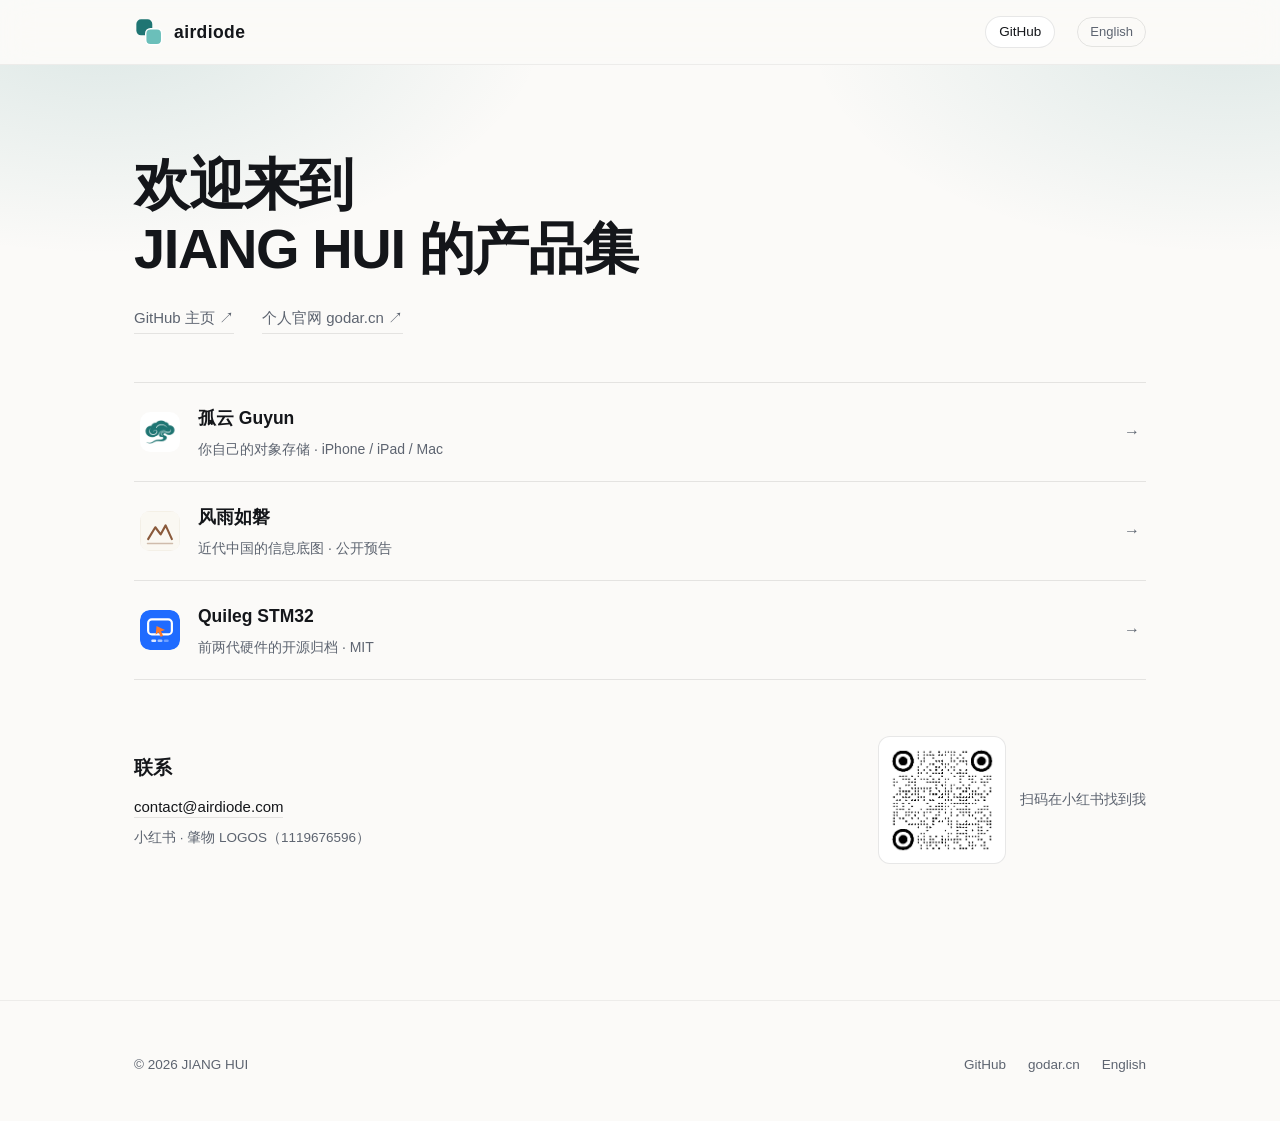
==== commit e3aa8829: "home: 加联系区（邮箱 + 小红书二维码） - 产品清单下面加一块联系：contact@airdiode.com、小红书「肇物 LOGOS」与二维码 - 二维码从名片图裁出并二值化，已用 Visi" ====
--- a/index.html
+++ b/index.html
@@ -94,6 +94,21 @@
     </div>
   </section>
 
+
+  <section id="contact" class="section contact">
+    <div class="wrap contact-row">
+      <div>
+        <h2>联系</h2>
+        <p class="contact-mail"><a href="mailto:contact@airdiode.com">contact@airdiode.com</a></p>
+        <p class="contact-meta">小红书 · 肇物 LOGOS（1119676596）</p>
+      </div>
+      <a class="qr" href="http://xhslink.com/m/8WSrYCLF1yk">
+        <img src="assets/xhs-qr.png" alt="小红书二维码" width="112" height="112">
+        <span>扫码在小红书找到我</span>
+      </a>
+    </div>
+  </section>
+
 </main>
 
 <footer class="site-footer">
--- a/styles.css
+++ b/styles.css
@@ -538,7 +538,7 @@
 .intro-links a { color: var(--muted); border-bottom: 1px solid var(--line); padding-bottom: 2px; }
 .intro-links a:hover { color: var(--ink); border-color: currentColor; }
 
-#products { padding-top: 28px; }
+#products { padding-top: 28px; padding-bottom: 16px; }
 
 .product-list { list-style: none; margin: 0; padding: 0; border-top: 1px solid var(--line); }
 .product-list li { border-bottom: 1px solid var(--line); }
@@ -560,3 +560,24 @@
 .footer-line a { color: var(--muted); }
 .footer-line a:hover { color: var(--ink); }
 .footer-line > span:first-child { margin-right: auto; }
+
+/* ---------- 联系 ---------- */
+
+.contact { padding-top: 40px; padding-bottom: 72px; }
+
+.contact-row { display: flex; align-items: center; gap: 40px; }
+
+.contact-row h2 { margin: 0 0 10px; font-size: 19px; letter-spacing: -0.3px; }
+.contact-mail { margin: 0 0 6px; font-size: 15px; }
+.contact-mail a { border-bottom: 1px solid var(--line); padding-bottom: 2px; }
+.contact-mail a:hover { border-color: currentColor; }
+.contact-meta { margin: 0; font-size: 13.5px; color: var(--muted); }
+
+.qr { display: flex; align-items: center; gap: 14px; margin-left: auto; color: var(--muted); font-size: 13.5px; }
+.qr img { width: 128px; height: 128px; padding: 8px; border: 1px solid var(--line); border-radius: 12px; background: #fff; }
+.qr:hover { color: var(--ink); }
+
+@media (max-width: 760px) {
+  .contact-row { flex-direction: column; align-items: flex-start; gap: 20px; }
+  .qr { margin-left: 0; }
+}
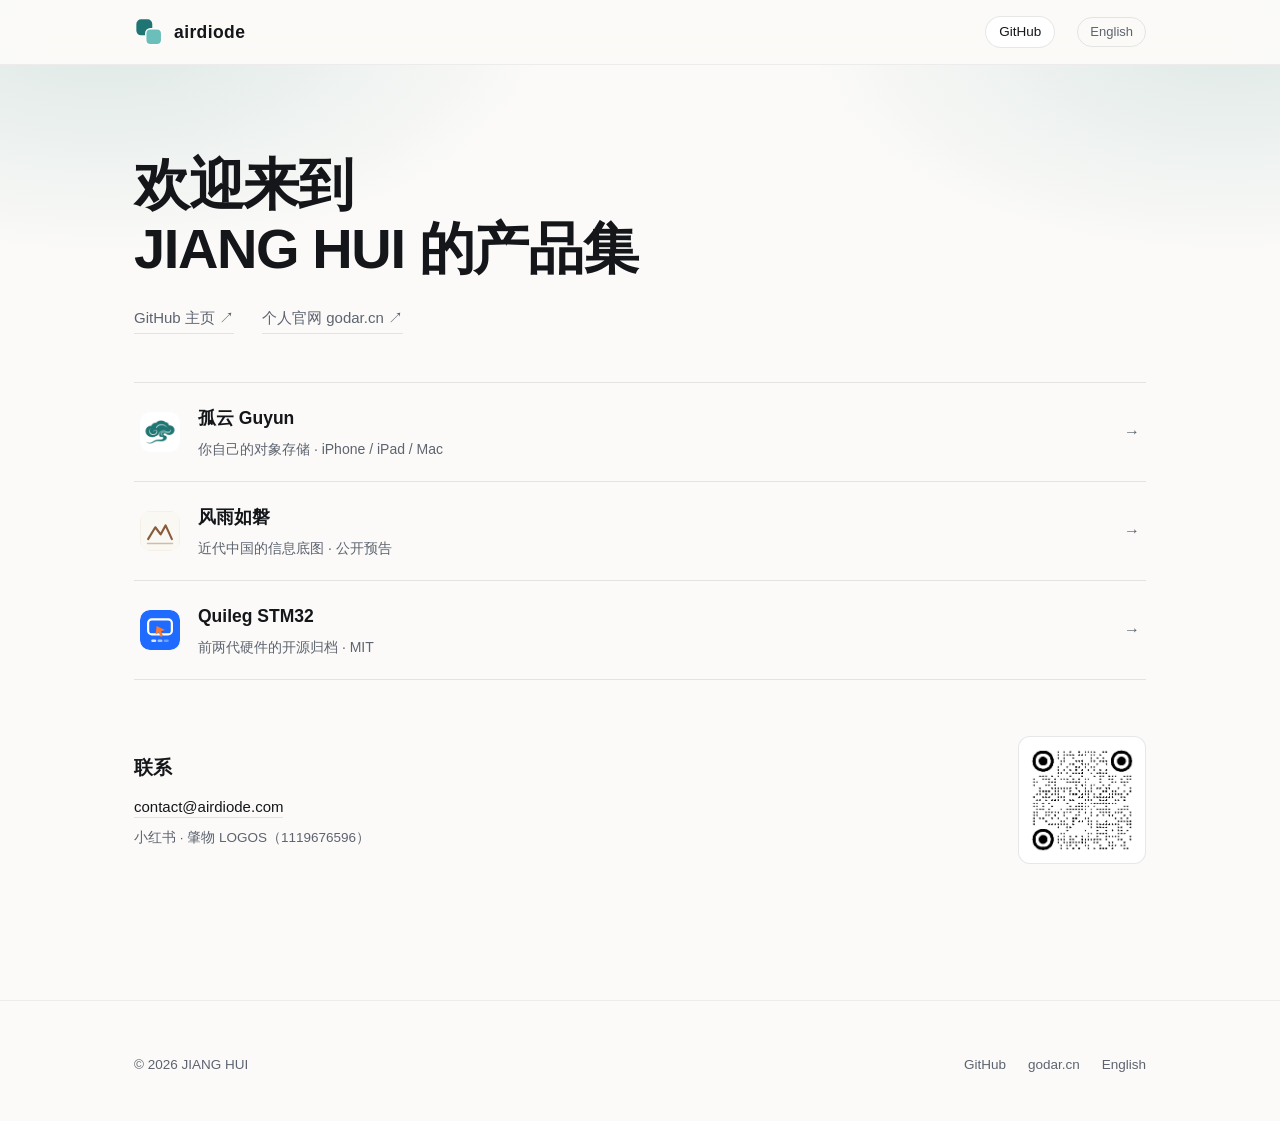
==== commit 8c5f08bb: "home: 联系区只保留二维码，去掉说明文字 - 删除「扫码在小红书找到我」/「Scan to find me…」 - 图片尺寸写进属性并对齐 CSS（128），alt 补上「肇物 LOGOS」" ====
--- a/index.html
+++ b/index.html
@@ -103,8 +103,7 @@
         <p class="contact-meta">小红书 · 肇物 LOGOS（1119676596）</p>
       </div>
       <a class="qr" href="http://xhslink.com/m/8WSrYCLF1yk">
-        <img src="assets/xhs-qr.png" alt="小红书二维码" width="112" height="112">
-        <span>扫码在小红书找到我</span>
+        <img src="assets/xhs-qr.png" alt="小红书二维码：肇物 LOGOS" width="128" height="128">
       </a>
     </div>
   </section>
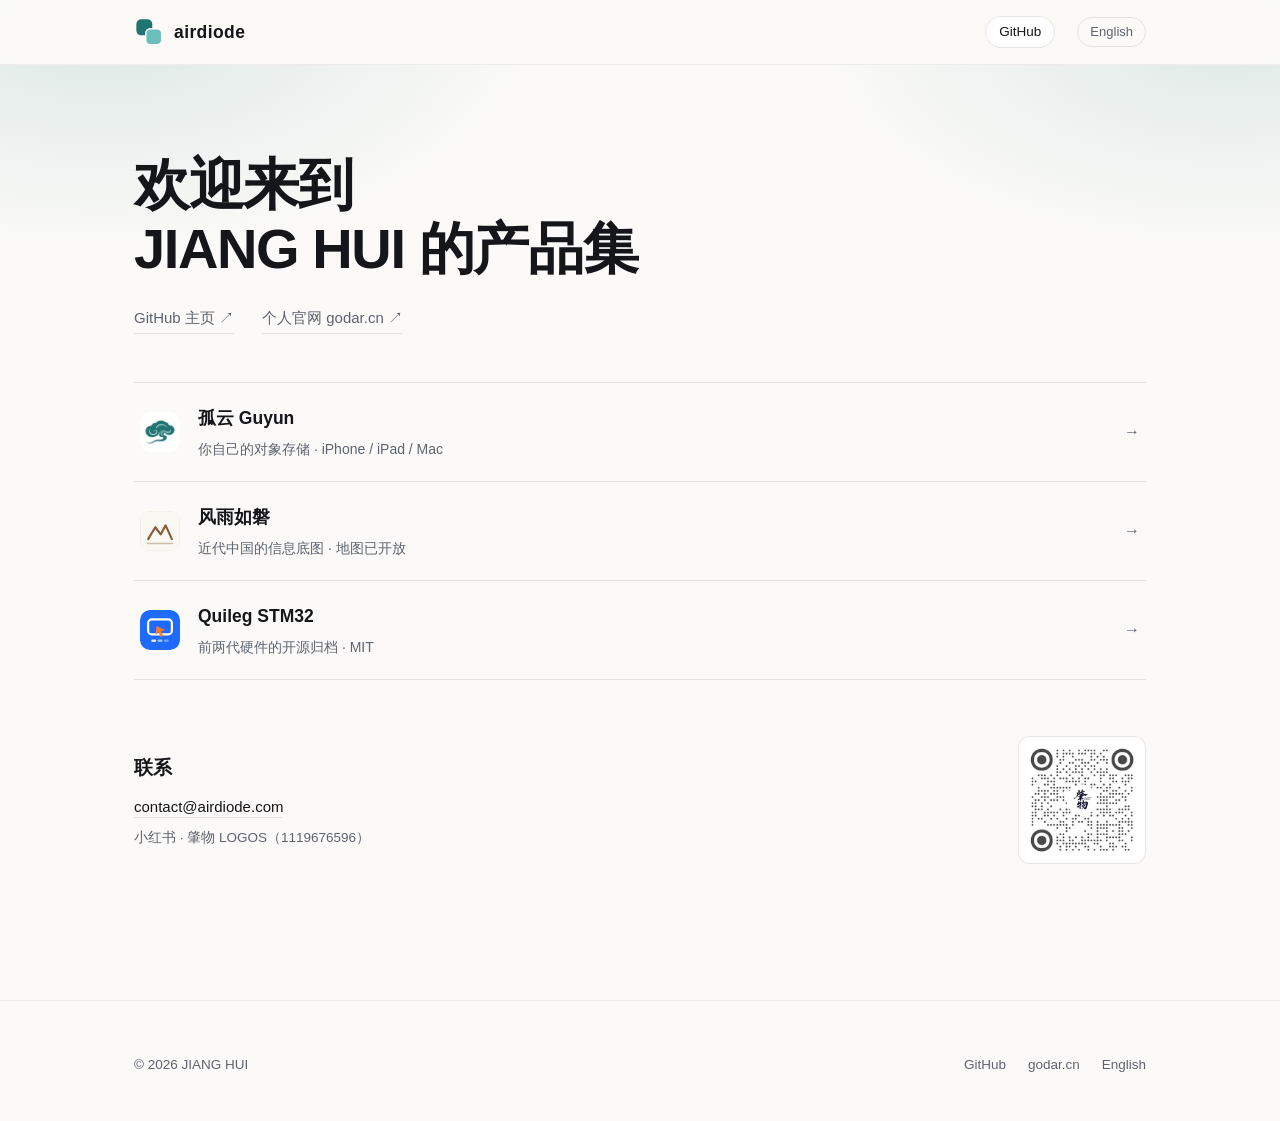
==== commit 2d1c7a82: "home: 风雨如磐状态从「公开预告」改为「地图已开放」 - 首页清单与英文页同步；工作区 README 一并更新" ====
--- a/index.html
+++ b/index.html
@@ -73,7 +73,7 @@
             <img src="assets/fengyu-mark.svg" alt="" width="40" height="40">
             <span class="pl-text">
               <span class="pl-name">风雨如磐</span>
-              <span class="pl-desc">近代中国的信息底图 · 公开预告</span>
+              <span class="pl-desc">近代中国的信息底图 · 地图已开放</span>
             </span>
             <span class="pl-go" aria-hidden="true">→</span>
           </a>
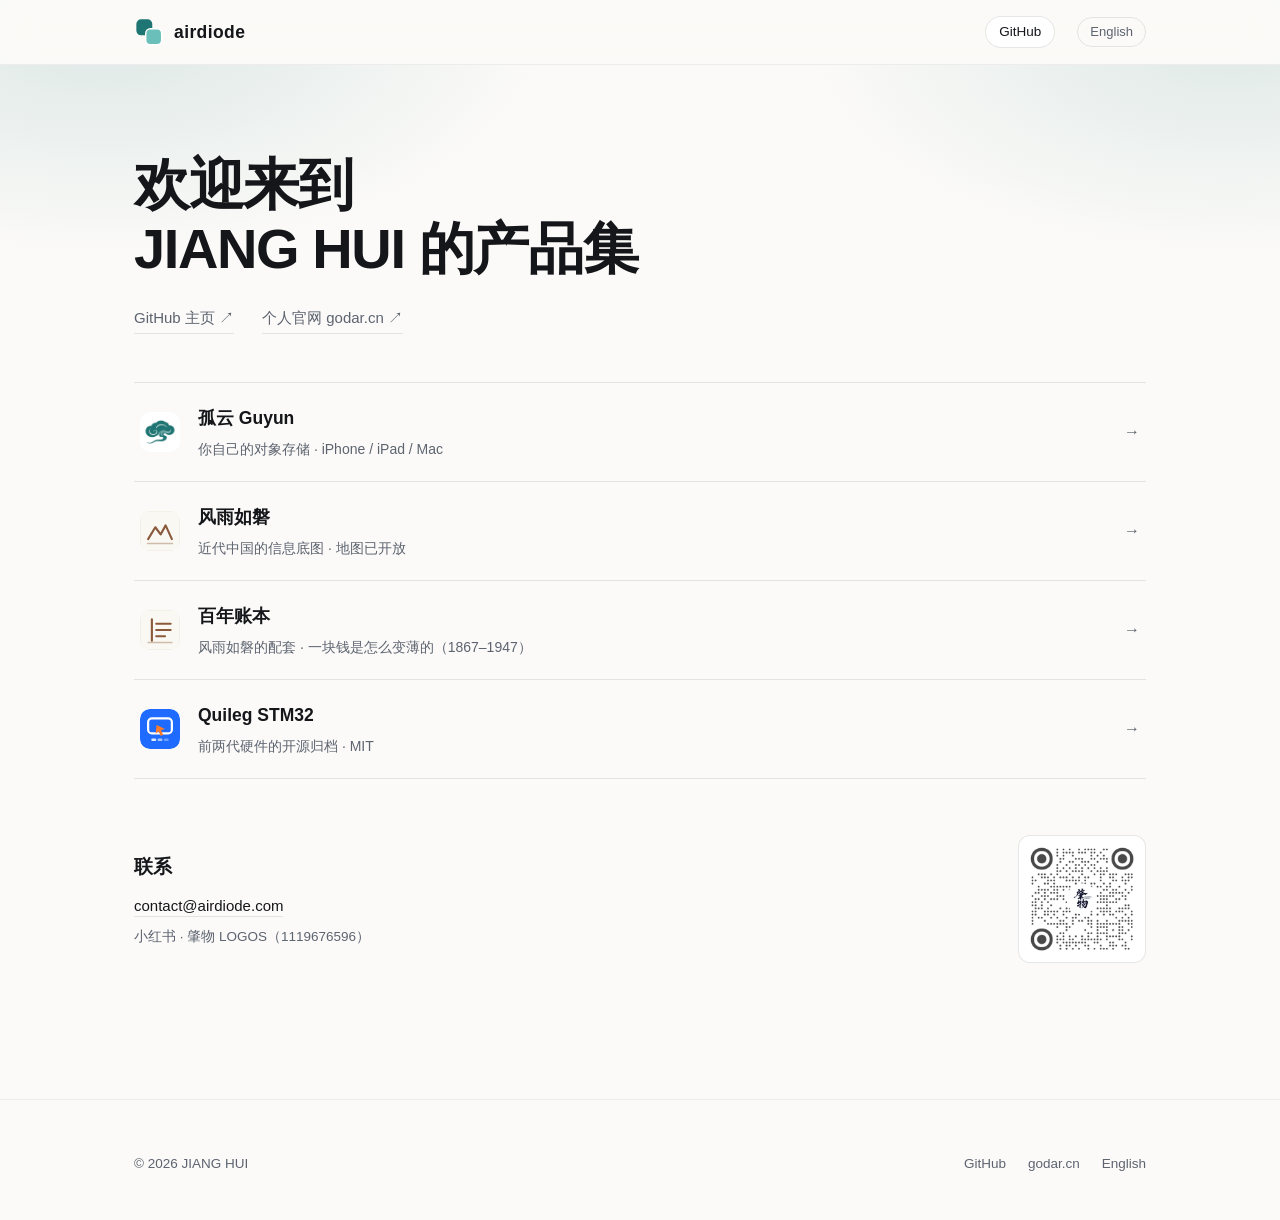
==== commit 089165c4: "home: 加入风雨如磐的配套子项目「百年账本」 - 清单里排在风雨如磐之后，中文页叫「百年账本」，英文页用其英文副题 The Price of a Yuan 并带中文标签 - 新增 assets/l" ====
--- a/index.html
+++ b/index.html
@@ -80,6 +80,17 @@
         </li>
 
         <li>
+          <a href="https://airdiode.github.io/ledger/">
+            <img src="assets/ledger-mark.svg" alt="" width="40" height="40">
+            <span class="pl-text">
+              <span class="pl-name">百年账本</span>
+              <span class="pl-desc">风雨如磐的配套 · 一块钱是怎么变薄的（1867–1947）</span>
+            </span>
+            <span class="pl-go" aria-hidden="true">→</span>
+          </a>
+        </li>
+
+        <li>
           <a href="https://airdiode.github.io/Quileg-STM32/">
             <img src="assets/quileg-stm32.svg" alt="" width="40" height="40">
             <span class="pl-text">
--- a/styles.css
+++ b/styles.css
@@ -553,6 +553,12 @@
 .pl-text { display: flex; flex-direction: column; gap: 3px; min-width: 0; }
 .pl-name { font-size: 17.5px; font-weight: 600; color: var(--ink); }
 .pl-desc { font-size: 14px; color: var(--muted); }
+.pl-tag {
+  display: inline-block; margin-left: 8px; padding: 1px 7px;
+  font-size: 11px; font-weight: 500; letter-spacing: 0.2px;
+  color: var(--muted); border: 1px solid var(--line); border-radius: 999px;
+  vertical-align: 2px;
+}
 .pl-go { margin-left: auto; color: var(--muted); transition: transform 0.15s ease, color 0.15s ease; }
 .product-list a:hover .pl-go { color: var(--ink); transform: translateX(3px); }
 
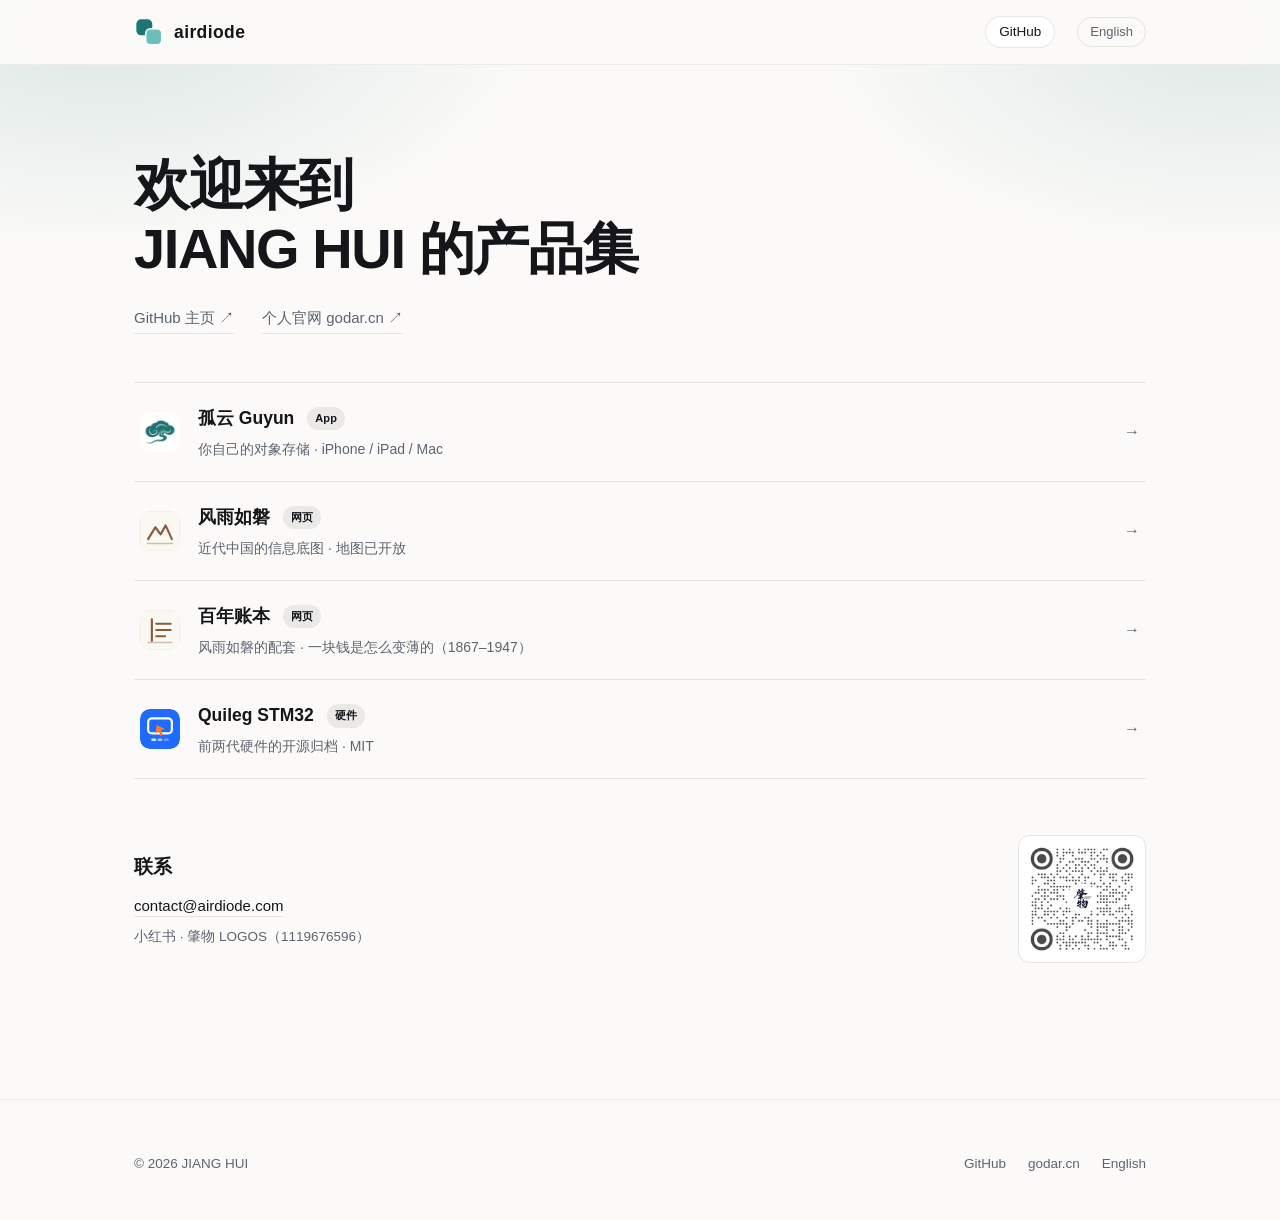
==== commit 1bbaf703: "home: 产品清单加类型标签（App / 网页 / 硬件） - 中文页：孤云 App、风雨如磐 网页、百年账本 网页、Quileg STM32 硬件 - 英文页：App / Web / Hardwa" ====
--- a/index.html
+++ b/index.html
@@ -61,7 +61,7 @@
           <a href="https://airdiode.github.io/Guyun/">
             <img src="assets/guyun-icon.png" alt="" width="40" height="40">
             <span class="pl-text">
-              <span class="pl-name">孤云 Guyun</span>
+              <span class="pl-name">孤云 Guyun <span class="pl-tag pl-type">App</span></span>
               <span class="pl-desc">你自己的对象存储 · iPhone / iPad / Mac</span>
             </span>
             <span class="pl-go" aria-hidden="true">→</span>
@@ -72,7 +72,7 @@
           <a href="https://airdiode.github.io/Fengyu/">
             <img src="assets/fengyu-mark.svg" alt="" width="40" height="40">
             <span class="pl-text">
-              <span class="pl-name">风雨如磐</span>
+              <span class="pl-name">风雨如磐 <span class="pl-tag pl-type">网页</span></span>
               <span class="pl-desc">近代中国的信息底图 · 地图已开放</span>
             </span>
             <span class="pl-go" aria-hidden="true">→</span>
@@ -83,7 +83,7 @@
           <a href="https://airdiode.github.io/ledger/">
             <img src="assets/ledger-mark.svg" alt="" width="40" height="40">
             <span class="pl-text">
-              <span class="pl-name">百年账本</span>
+              <span class="pl-name">百年账本 <span class="pl-tag pl-type">网页</span></span>
               <span class="pl-desc">风雨如磐的配套 · 一块钱是怎么变薄的（1867–1947）</span>
             </span>
             <span class="pl-go" aria-hidden="true">→</span>
@@ -94,7 +94,7 @@
           <a href="https://airdiode.github.io/Quileg-STM32/">
             <img src="assets/quileg-stm32.svg" alt="" width="40" height="40">
             <span class="pl-text">
-              <span class="pl-name">Quileg STM32</span>
+              <span class="pl-name">Quileg STM32 <span class="pl-tag pl-type">硬件</span></span>
               <span class="pl-desc">前两代硬件的开源归档 · MIT</span>
             </span>
             <span class="pl-go" aria-hidden="true">→</span>
--- a/styles.css
+++ b/styles.css
@@ -559,6 +559,13 @@
   color: var(--muted); border: 1px solid var(--line); border-radius: 999px;
   vertical-align: 2px;
 }
+
+/* 类型标签（App / 网页 / 硬件）：实心一点，和语言标签区分开 */
+.pl-type {
+  border-color: transparent;
+  background: color-mix(in srgb, var(--ink) 7%, transparent);
+  color: var(--ink); font-weight: 600;
+}
 .pl-go { margin-left: auto; color: var(--muted); transition: transform 0.15s ease, color 0.15s ease; }
 .product-list a:hover .pl-go { color: var(--ink); transform: translateX(3px); }
 
